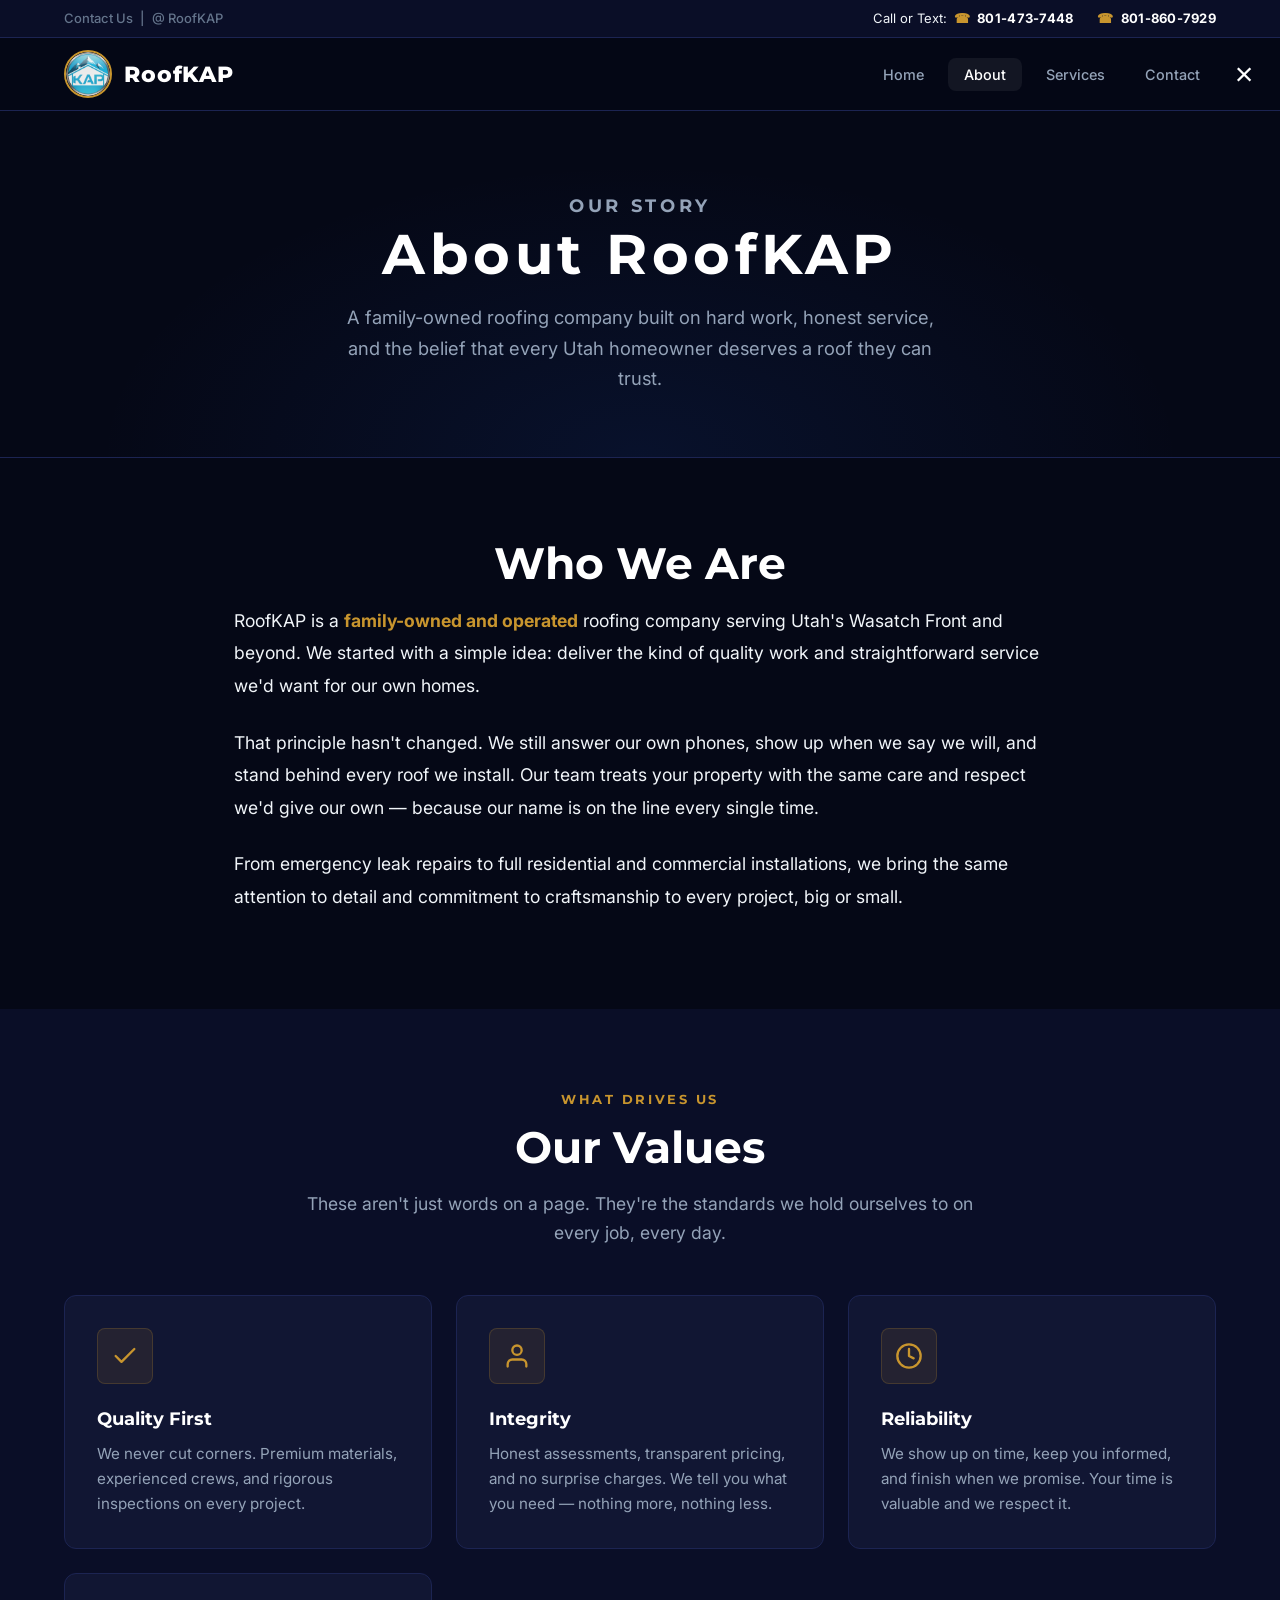
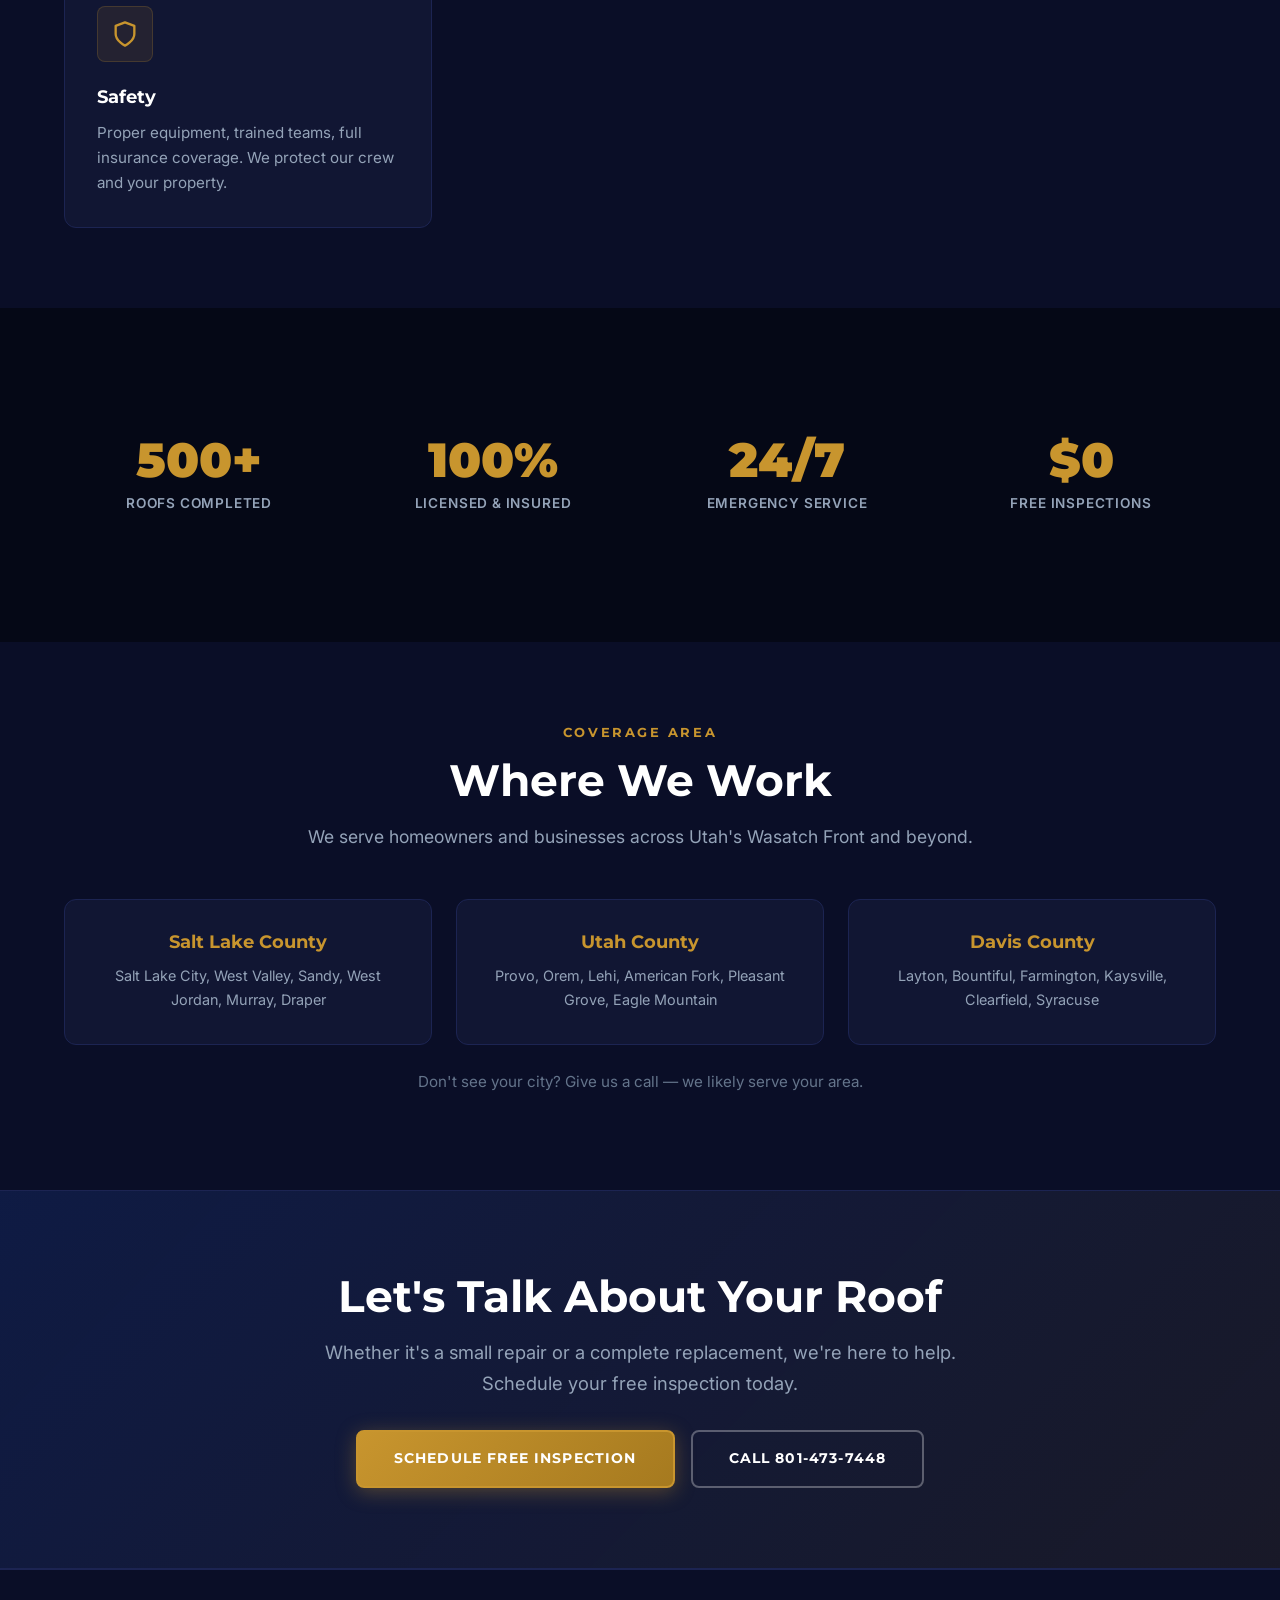
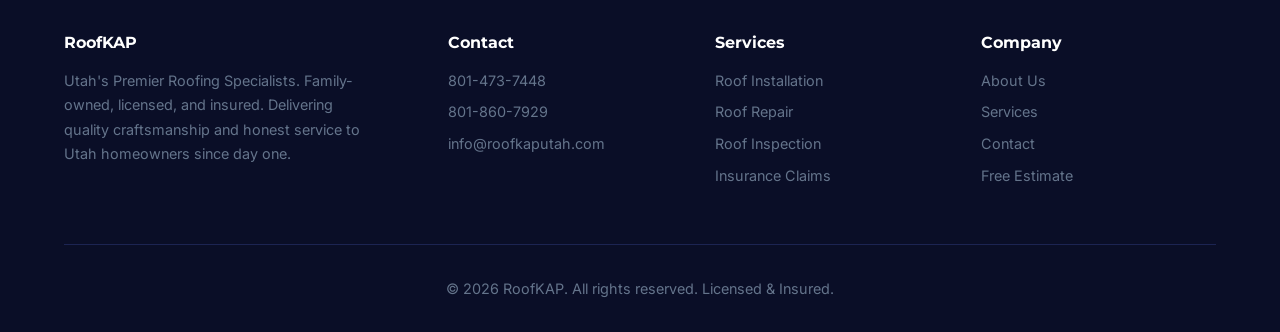
==== about.html @ 7f595a78 "Complete premium redesign — $40M company aesthetic Major visual and content overhaul: - Rebuilt CSS " ====
<!DOCTYPE html>
<html lang="en">
<head>
  <meta charset="UTF-8">
  <meta name="viewport" content="width=device-width, initial-scale=1.0">
  <meta name="description" content="RoofKAP is a family-owned, licensed and insured roofing company in Utah. Learn about our commitment to quality workmanship and honest service.">
  <title>About Us - RoofKAP</title>
  <link rel="icon" type="image/x-icon" href="images/logo/favicon.ico">
  <link rel="preconnect" href="https://fonts.googleapis.com">
  <link rel="preconnect" href="https://fonts.gstatic.com" crossorigin>
  <link href="https://fonts.googleapis.com/css2?family=Inter:wght@400;500;600;700&family=Montserrat:wght@700;800;900&display=swap" rel="stylesheet">
  <link rel="stylesheet" href="css/main.css">
  <link rel="stylesheet" href="css/responsive.css">
</head>
<body>

  <!-- ════ TOP BAR ════ -->
  <div class="top-bar">
    <div class="container">
      <div class="top-bar-left">Contact Us&ensp;|&ensp;@ RoofKAP</div>
      <div class="top-bar-right">
        <span>Call or Text:&ensp;<a href="tel:8014737448" class="phone-link"><span class="phone-icon">&#9742;</span> 801-473-7448</a></span>
        <span><a href="tel:8018607929" class="phone-link"><span class="phone-icon">&#9742;</span> 801-860-7929</a></span>
      </div>
    </div>
  </div>

  <!-- ════ HEADER ════ -->
  <header class="header">
    <nav class="nav-bar">
      <div class="container">
        <a href="index.html" class="logo">
          <img src="images/logo/logo.png" alt="RoofKAP Logo" class="logo-image" width="48" height="48">
          <span class="logo-text">RoofKAP</span>
        </a>
        <ul class="nav-menu">
          <li><a href="index.html" class="nav-link">Home</a></li>
          <li><a href="about.html" class="nav-link active">About</a></li>
          <li><a href="services.html" class="nav-link">Services</a></li>
          <li><a href="contact.html" class="nav-link">Contact</a></li>
        </ul>
        <button class="mobile-menu-toggle" aria-label="Toggle navigation">&#9776;</button>
      </div>
    </nav>
  </header>

  <!-- ════ PAGE HEADER ════ -->
  <section class="page-header">
    <div class="container">
      <p class="section-label">Our Story</p>
      <h1>About RoofKAP</h1>
      <p>A family-owned roofing company built on hard work, honest service, and the belief that every Utah homeowner deserves a roof they can trust.</p>
    </div>
  </section>

  <!-- ════ WHO WE ARE ════ -->
  <section class="section">
    <div class="container" style="max-width:860px;">
      <h2 class="section-heading text-center">Who We Are</h2>
      <p style="font-size:1.1rem; line-height:1.85; color:var(--text-primary); margin-bottom:var(--sp-6);">
        RoofKAP is a <strong style="color:var(--gold)">family-owned and operated</strong> roofing company serving Utah's Wasatch Front and beyond. We started with a simple idea: deliver the kind of quality work and straightforward service we'd want for our own homes.
      </p>
      <p style="font-size:1.1rem; line-height:1.85; color:var(--text-primary); margin-bottom:var(--sp-6);">
        That principle hasn't changed. We still answer our own phones, show up when we say we will, and stand behind every roof we install. Our team treats your property with the same care and respect we'd give our own — because our name is on the line every single time.
      </p>
      <p style="font-size:1.1rem; line-height:1.85; color:var(--text-primary);">
        From emergency leak repairs to full residential and commercial installations, we bring the same attention to detail and commitment to craftsmanship to every project, big or small.
      </p>
    </div>
  </section>

  <!-- ════ VALUES ════ -->
  <section class="section section-alt">
    <div class="container">
      <p class="section-label text-center">What Drives Us</p>
      <h2 class="section-heading text-center">Our Values</h2>
      <p class="section-subtext">These aren't just words on a page. They're the standards we hold ourselves to on every job, every day.</p>

      <div class="cards-grid">
        <div class="card">
          <div class="card-icon-wrap">
            <svg viewBox="0 0 24 24"><polyline points="20 6 9 17 4 12"/></svg>
          </div>
          <h3>Quality First</h3>
          <p>We never cut corners. Premium materials, experienced crews, and rigorous inspections on every project.</p>
        </div>
        <div class="card">
          <div class="card-icon-wrap">
            <svg viewBox="0 0 24 24"><path d="M20 21v-2a4 4 0 00-4-4H8a4 4 0 00-4 4v2M12 3a4 4 0 100 8 4 4 0 000-8z"/></svg>
          </div>
          <h3>Integrity</h3>
          <p>Honest assessments, transparent pricing, and no surprise charges. We tell you what you need — nothing more, nothing less.</p>
        </div>
        <div class="card">
          <div class="card-icon-wrap">
            <svg viewBox="0 0 24 24"><circle cx="12" cy="12" r="10"/><polyline points="12 6 12 12 16 14"/></svg>
          </div>
          <h3>Reliability</h3>
          <p>We show up on time, keep you informed, and finish when we promise. Your time is valuable and we respect it.</p>
        </div>
        <div class="card">
          <div class="card-icon-wrap">
            <svg viewBox="0 0 24 24"><path d="M12 22s8-4 8-10V5l-8-3-8 3v7c0 6 8 10 8 10z"/></svg>
          </div>
          <h3>Safety</h3>
          <p>Proper equipment, trained teams, full insurance coverage. We protect our crew and your property.</p>
        </div>
      </div>
    </div>
  </section>

  <!-- ════ STATS ════ -->
  <section class="section">
    <div class="container">
      <div class="stats-row">
        <div>
          <div class="stat-number">500+</div>
          <p class="stat-label">Roofs Completed</p>
        </div>
        <div>
          <div class="stat-number">100%</div>
          <p class="stat-label">Licensed &amp; Insured</p>
        </div>
        <div>
          <div class="stat-number">24/7</div>
          <p class="stat-label">Emergency Service</p>
        </div>
        <div>
          <div class="stat-number">$0</div>
          <p class="stat-label">Free Inspections</p>
        </div>
      </div>
    </div>
  </section>

  <!-- ════ SERVICE AREAS ════ -->
  <section class="section section-alt">
    <div class="container">
      <p class="section-label text-center">Coverage Area</p>
      <h2 class="section-heading text-center">Where We Work</h2>
      <p class="section-subtext">We serve homeowners and businesses across Utah's Wasatch Front and beyond.</p>

      <div class="cards-grid" style="grid-template-columns: repeat(3, 1fr);">
        <div class="card" style="text-align:center;">
          <h3 style="color:var(--gold); font-size:1.1rem;">Salt Lake County</h3>
          <p style="font-size:0.9rem;">Salt Lake City, West Valley, Sandy, West Jordan, Murray, Draper</p>
        </div>
        <div class="card" style="text-align:center;">
          <h3 style="color:var(--gold); font-size:1.1rem;">Utah County</h3>
          <p style="font-size:0.9rem;">Provo, Orem, Lehi, American Fork, Pleasant Grove, Eagle Mountain</p>
        </div>
        <div class="card" style="text-align:center;">
          <h3 style="color:var(--gold); font-size:1.1rem;">Davis County</h3>
          <p style="font-size:0.9rem;">Layton, Bountiful, Farmington, Kaysville, Clearfield, Syracuse</p>
        </div>
      </div>

      <p class="text-center" style="color:var(--text-muted); margin-top:var(--sp-6); font-size:0.95rem;">Don't see your city? Give us a call — we likely serve your area.</p>
    </div>
  </section>

  <!-- ════ CTA ════ -->
  <section class="cta-section">
    <div class="container">
      <h2>Let's Talk About Your Roof</h2>
      <p>Whether it's a small repair or a complete replacement, we're here to help. Schedule your free inspection today.</p>
      <div class="cta-actions">
        <a href="contact.html" class="btn btn-gold">Schedule Free Inspection</a>
        <a href="tel:8014737448" class="btn btn-outline">Call 801-473-7448</a>
      </div>
    </div>
  </section>

  <!-- ════ FOOTER ════ -->
  <footer class="footer">
    <div class="container">
      <div class="footer-grid">
        <div class="footer-brand">
          <h3>RoofKAP</h3>
          <p>Utah's Premier Roofing Specialists. Family-owned, licensed, and insured. Delivering quality craftsmanship and honest service to Utah homeowners since day one.</p>
        </div>
        <div>
          <h3>Contact</h3>
          <ul>
            <li><a href="tel:8014737448">801-473-7448</a></li>
            <li><a href="tel:8018607929">801-860-7929</a></li>
            <li><a href="mailto:info@roofkaputah.com">info@roofkaputah.com</a></li>
          </ul>
        </div>
        <div>
          <h3>Services</h3>
          <ul>
            <li><a href="services.html">Roof Installation</a></li>
            <li><a href="services.html">Roof Repair</a></li>
            <li><a href="services.html">Roof Inspection</a></li>
            <li><a href="services.html">Insurance Claims</a></li>
          </ul>
        </div>
        <div>
          <h3>Company</h3>
          <ul>
            <li><a href="about.html">About Us</a></li>
            <li><a href="services.html">Services</a></li>
            <li><a href="contact.html">Contact</a></li>
            <li><a href="contact.html">Free Estimate</a></li>
          </ul>
        </div>
      </div>
      <div class="footer-bottom">
        <p>&copy; 2026 RoofKAP. All rights reserved. Licensed &amp; Insured.</p>
      </div>
    </div>
  </footer>

  <script src="js/main.js"></script>
  <script src="js/mobile-menu.js"></script>
</body>
</html>
---- css/main.css ----
/* ========================================
   RoofKAP — Premium Dark Theme
   Designed to project a $40M/year company
   ======================================== */

/* ── CSS Variables ─────────────────────── */
:root {
  /* Core palette */
  --bg-deepest:    #050816;
  --bg-dark:       #0a0e27;
  --bg-card:       #111633;
  --bg-card-hover: #161d42;
  --border-subtle: #1c2452;

  /* Accent */
  --gold:          #c8952e;
  --gold-light:    #e2b04a;
  --gold-dark:     #a67a1f;
  --blue:          #2563eb;
  --blue-light:    #60a5fa;

  /* Text */
  --white:         #ffffff;
  --text-primary:  #f1f5f9;
  --text-secondary:#94a3b8;
  --text-muted:    #64748b;

  /* Typography */
  --font-display:  'Montserrat', sans-serif;
  --font-body:     'Inter', sans-serif;

  /* Spacing scale */
  --sp-1: 0.25rem;
  --sp-2: 0.5rem;
  --sp-3: 0.75rem;
  --sp-4: 1rem;
  --sp-6: 1.5rem;
  --sp-8: 2rem;
  --sp-12: 3rem;
  --sp-16: 4rem;
  --sp-20: 5rem;
  --sp-24: 6rem;

  /* Misc */
  --radius:    0.5rem;
  --radius-lg: 0.75rem;
  --shadow-card: 0 4px 24px rgba(0,0,0,0.35);
  --transition: all 0.3s ease;
}

/* ── Reset ─────────────────────────────── */
*, *::before, *::after { margin: 0; padding: 0; box-sizing: border-box; }
html { scroll-behavior: smooth; -webkit-text-size-adjust: 100%; }

body {
  font-family: var(--font-body);
  font-size: 1rem;
  line-height: 1.65;
  color: var(--text-primary);
  background: var(--bg-deepest);
  -webkit-font-smoothing: antialiased;
}

img { max-width: 100%; height: auto; display: block; }
a   { color: var(--gold); text-decoration: none; transition: var(--transition); }
a:hover { color: var(--gold-light); }
ul  { list-style: none; }

/* ── Typography ────────────────────────── */
h1,h2,h3,h4,h5,h6 {
  font-family: var(--font-display);
  font-weight: 700;
  line-height: 1.15;
  color: var(--white);
}
h1 { font-size: clamp(2rem, 5vw, 3.5rem); letter-spacing: 0.08em; }
h2 { font-size: clamp(1.75rem, 4vw, 2.75rem); }
h3 { font-size: clamp(1.25rem, 3vw, 1.75rem); }
h4 { font-size: 1.125rem; }
p  { color: var(--text-secondary); margin-bottom: var(--sp-4); }
.section-label {
  font-family: var(--font-display);
  font-size: 0.8rem;
  font-weight: 700;
  text-transform: uppercase;
  letter-spacing: 0.2em;
  color: var(--gold);
  margin-bottom: var(--sp-3);
}
.section-heading {
  margin-bottom: var(--sp-4);
}
.section-subtext {
  max-width: 680px;
  margin: 0 auto var(--sp-12);
  font-size: 1.1rem;
  color: var(--text-secondary);
  text-align: center;
}

/* ── Layout ────────────────────────────── */
.container {
  width: 100%;
  max-width: 1200px;
  margin: 0 auto;
  padding: 0 var(--sp-6);
}
.section {
  padding: var(--sp-20) 0;
}
.section-alt {
  background: var(--bg-dark);
}
.text-center { text-align: center; }

/* ── Top Bar ───────────────────────────── */
.top-bar {
  background: var(--bg-dark);
  padding: var(--sp-2) 0;
  font-size: 0.8125rem;
  border-bottom: 1px solid var(--border-subtle);
}
.top-bar .container {
  display: flex;
  justify-content: space-between;
  align-items: center;
  flex-wrap: wrap;
  gap: var(--sp-2);
}
.top-bar-left {
  color: var(--text-muted);
  font-weight: 500;
}
.top-bar-right {
  display: flex;
  gap: var(--sp-6);
  align-items: center;
}
.phone-link {
  color: var(--white);
  font-weight: 700;
  letter-spacing: 0.02em;
}
.phone-link:hover { color: var(--gold); }
.phone-icon {
  color: var(--gold);
  margin-right: var(--sp-1);
}

/* ── Header / Nav ──────────────────────── */
.header {
  position: sticky;
  top: 0;
  z-index: 100;
  background: rgba(5,8,22,0.92);
  backdrop-filter: blur(12px);
  -webkit-backdrop-filter: blur(12px);
  border-bottom: 1px solid var(--border-subtle);
}
.nav-bar {
  padding: var(--sp-3) 0;
}
.nav-bar .container {
  display: flex;
  justify-content: space-between;
  align-items: center;
}
.logo {
  display: flex;
  align-items: center;
  gap: var(--sp-3);
}
.logo-image {
  width: 48px;
  height: 48px;
  border-radius: 50%;
  border: 2px solid var(--gold);
}
.logo-text {
  font-family: var(--font-display);
  font-size: 1.35rem;
  font-weight: 800;
  color: var(--white);
  letter-spacing: 0.04em;
}
.nav-menu {
  display: flex;
  gap: var(--sp-2);
  align-items: center;
}
.nav-link {
  color: var(--text-secondary);
  font-weight: 500;
  font-size: 0.9rem;
  padding: var(--sp-2) var(--sp-4);
  border-radius: var(--radius);
  transition: var(--transition);
}
.nav-link:hover, .nav-link.active {
  color: var(--white);
  background: rgba(255,255,255,0.06);
}
.mobile-menu-toggle {
  display: none;
  background: none;
  border: 2px solid var(--border-subtle);
  border-radius: var(--radius);
  color: var(--white);
  font-size: 1.25rem;
  padding: var(--sp-2);
  cursor: pointer;
  transition: var(--transition);
}
.mobile-menu-toggle:hover { border-color: var(--gold); }

/* ── Hero ──────────────────────────────── */
.hero {
  position: relative;
  min-height: 90vh;
  display: flex;
  flex-direction: column;
  align-items: center;
  justify-content: center;
  text-align: center;
  overflow: hidden;
  background: radial-gradient(ellipse at 50% 120%, rgba(37,99,235,0.12) 0%, transparent 60%),
              radial-gradient(ellipse at 80% 20%, rgba(200,149,46,0.06) 0%, transparent 40%),
              var(--bg-deepest);
}
.hero-background {
  position: absolute;
  inset: 0;
  width: 100%;
  height: 100%;
  object-fit: cover;
  z-index: 1;
}
.hero-overlay {
  position: absolute;
  inset: 0;
  background: linear-gradient(180deg,
    rgba(5,8,22,0.7) 0%,
    rgba(5,8,22,0.45) 40%,
    rgba(5,8,22,0.8) 100%);
  z-index: 2;
}
.hero-content {
  position: relative;
  z-index: 3;
  padding: var(--sp-8) var(--sp-6);
  max-width: 900px;
}
.hero-logo {
  width: 160px;
  height: 160px;
  border-radius: 50%;
  margin: 0 auto var(--sp-8);
  border: 3px solid rgba(200,149,46,0.4);
  box-shadow: 0 0 60px rgba(200,149,46,0.15), 0 0 120px rgba(37,99,235,0.1);
}
.hero-title {
  font-size: clamp(2.25rem, 6vw, 4rem);
  font-weight: 900;
  color: var(--white);
  text-transform: uppercase;
  letter-spacing: 0.1em;
  margin-bottom: var(--sp-6);
  text-shadow: 0 2px 20px rgba(0,0,0,0.5);
  line-height: 1.1;
}
.hero-subtitle {
  font-size: clamp(1rem, 2vw, 1.3rem);
  color: var(--text-secondary);
  margin-bottom: var(--sp-8);
  line-height: 1.6;
}
.hero-actions {
  display: flex;
  gap: var(--sp-4);
  justify-content: center;
  flex-wrap: wrap;
}

/* ── Buttons ───────────────────────────── */
.btn {
  display: inline-flex;
  align-items: center;
  justify-content: center;
  gap: var(--sp-2);
  padding: 0.95rem 2.25rem;
  font-family: var(--font-display);
  font-size: 0.9rem;
  font-weight: 700;
  text-transform: uppercase;
  letter-spacing: 0.08em;
  border: 2px solid transparent;
  border-radius: var(--radius);
  cursor: pointer;
  transition: var(--transition);
  text-decoration: none;
  white-space: nowrap;
}
.btn-gold {
  background: linear-gradient(135deg, var(--gold) 0%, var(--gold-dark) 100%);
  color: var(--white);
  border-color: var(--gold);
  box-shadow: 0 4px 20px rgba(200,149,46,0.35);
}
.btn-gold:hover {
  transform: translateY(-2px);
  box-shadow: 0 8px 30px rgba(200,149,46,0.5);
  color: var(--white);
}
.btn-outline {
  background: transparent;
  color: var(--white);
  border-color: rgba(255,255,255,0.3);
}
.btn-outline:hover {
  border-color: var(--white);
  background: rgba(255,255,255,0.06);
  color: var(--white);
}
.btn-blue {
  background: var(--blue);
  color: var(--white);
  border-color: var(--blue);
}
.btn-blue:hover {
  background: #3b82f6;
  transform: translateY(-2px);
  color: var(--white);
}
.btn-sm {
  padding: 0.65rem 1.5rem;
  font-size: 0.8rem;
}
.btn-block { width: 100%; }

/* ── Trust Bar ─────────────────────────── */
.trust-bar {
  background: var(--bg-dark);
  border-top: 1px solid var(--border-subtle);
  border-bottom: 1px solid var(--border-subtle);
  padding: var(--sp-8) 0;
}
.trust-items {
  display: grid;
  grid-template-columns: repeat(4, 1fr);
  gap: var(--sp-6);
  text-align: center;
}
.trust-item {
  display: flex;
  flex-direction: column;
  align-items: center;
  gap: var(--sp-2);
}
.trust-icon {
  width: 48px;
  height: 48px;
  display: flex;
  align-items: center;
  justify-content: center;
  border-radius: 50%;
  background: rgba(200,149,46,0.1);
  border: 1px solid rgba(200,149,46,0.25);
  color: var(--gold);
  font-size: 1.25rem;
}
.trust-label {
  font-family: var(--font-display);
  font-weight: 700;
  font-size: 0.85rem;
  color: var(--white);
  text-transform: uppercase;
  letter-spacing: 0.06em;
}
.trust-sublabel {
  font-size: 0.78rem;
  color: var(--text-muted);
  margin: 0;
}

/* ── Stats Row ─────────────────────────── */
.stats-row {
  display: grid;
  grid-template-columns: repeat(4, 1fr);
  gap: var(--sp-6);
  text-align: center;
  padding: var(--sp-12) 0;
}
.stat-number {
  font-family: var(--font-display);
  font-size: clamp(2rem, 4vw, 3rem);
  font-weight: 900;
  color: var(--gold);
  line-height: 1;
  margin-bottom: var(--sp-2);
}
.stat-label {
  font-size: 0.85rem;
  font-weight: 600;
  text-transform: uppercase;
  letter-spacing: 0.06em;
  color: var(--text-secondary);
  margin: 0;
}

/* ── Cards ─────────────────────────────── */
.cards-grid {
  display: grid;
  grid-template-columns: repeat(auto-fit, minmax(280px, 1fr));
  gap: var(--sp-6);
}
.card {
  background: var(--bg-card);
  border: 1px solid var(--border-subtle);
  border-radius: var(--radius-lg);
  padding: var(--sp-8);
  transition: var(--transition);
}
.card:hover {
  transform: translateY(-4px);
  border-color: var(--gold);
  box-shadow: 0 12px 40px rgba(200,149,46,0.12);
  background: var(--bg-card-hover);
}
.card-icon-wrap {
  width: 56px;
  height: 56px;
  display: flex;
  align-items: center;
  justify-content: center;
  border-radius: var(--radius);
  background: rgba(200,149,46,0.1);
  border: 1px solid rgba(200,149,46,0.2);
  margin-bottom: var(--sp-6);
}
.card-icon-wrap svg {
  width: 28px;
  height: 28px;
  stroke: var(--gold);
  fill: none;
  stroke-width: 2;
  stroke-linecap: round;
  stroke-linejoin: round;
}
.card h3 {
  font-size: 1.15rem;
  margin-bottom: var(--sp-3);
}
.card p {
  font-size: 0.95rem;
  line-height: 1.65;
  color: var(--text-secondary);
  margin-bottom: var(--sp-4);
}
.card p:last-child { margin-bottom: 0; }

/* ── Service Cards (services page) ─────── */
.services-grid {
  display: grid;
  grid-template-columns: repeat(auto-fit, minmax(340px, 1fr));
  gap: var(--sp-8);
}
.service-card {
  background: var(--bg-card);
  border: 1px solid var(--border-subtle);
  border-radius: var(--radius-lg);
  padding: var(--sp-8);
  transition: var(--transition);
}
.service-card:hover {
  border-color: var(--gold);
  box-shadow: 0 12px 40px rgba(200,149,46,0.12);
}
.service-card h2 {
  font-size: 1.4rem;
  margin-bottom: var(--sp-4);
}
.service-card ul {
  list-style: none;
  margin: var(--sp-4) 0 var(--sp-6);
}
.service-card li {
  color: var(--text-secondary);
  padding: var(--sp-2) 0;
  padding-left: var(--sp-6);
  position: relative;
  font-size: 0.95rem;
}
.service-card li::before {
  content: '';
  position: absolute;
  left: 0;
  top: 50%;
  transform: translateY(-50%);
  width: 8px;
  height: 8px;
  border-radius: 50%;
  background: var(--gold);
}

/* ── CTA Banner ────────────────────────── */
.cta-banner {
  background: linear-gradient(135deg, var(--bg-dark) 0%, var(--bg-deepest) 100%);
  border: 1px solid var(--border-subtle);
  border-radius: var(--radius-lg);
  padding: var(--sp-12) var(--sp-8);
  text-align: center;
}
.cta-banner h2 { margin-bottom: var(--sp-4); }
.cta-banner p {
  font-size: 1.1rem;
  max-width: 600px;
  margin: 0 auto var(--sp-8);
}
.cta-actions {
  display: flex;
  gap: var(--sp-4);
  justify-content: center;
  flex-wrap: wrap;
}

/* ── Full-width CTA Section ────────────── */
.cta-section {
  background: linear-gradient(135deg, rgba(37,99,235,0.15) 0%, rgba(200,149,46,0.08) 100%),
              var(--bg-dark);
  border-top: 1px solid var(--border-subtle);
  border-bottom: 1px solid var(--border-subtle);
  padding: var(--sp-20) 0;
  text-align: center;
}
.cta-section h2 { margin-bottom: var(--sp-4); }
.cta-section p {
  font-size: 1.15rem;
  max-width: 650px;
  margin: 0 auto var(--sp-8);
  color: var(--text-secondary);
}

/* ── Highlight Strip (3-col CTA) ───────── */
.highlight-strip {
  display: grid;
  grid-template-columns: repeat(3, 1fr);
  gap: 0;
  border: 1px solid var(--border-subtle);
  border-radius: var(--radius-lg);
  overflow: hidden;
  margin-top: var(--sp-8);
}
.highlight-item {
  display: flex;
  flex-direction: column;
  align-items: center;
  justify-content: center;
  gap: var(--sp-3);
  padding: var(--sp-8) var(--sp-6);
  background: var(--bg-card);
  text-align: center;
  transition: var(--transition);
  border-right: 1px solid var(--border-subtle);
}
.highlight-item:last-child { border-right: none; }
.highlight-item:hover { background: var(--bg-card-hover); }
.highlight-icon {
  width: 52px;
  height: 52px;
  display: flex;
  align-items: center;
  justify-content: center;
  border-radius: 50%;
  font-size: 1.4rem;
}
.highlight-icon.gold  { background: rgba(200,149,46,0.12); color: var(--gold); }
.highlight-icon.blue  { background: rgba(37,99,235,0.12);  color: var(--blue-light); }
.highlight-icon.green { background: rgba(16,185,129,0.12); color: #34d399; }
.highlight-title {
  font-family: var(--font-display);
  font-size: 1rem;
  font-weight: 700;
  color: var(--white);
}
.highlight-text {
  font-size: 0.85rem;
  color: var(--text-muted);
  margin: 0;
}

/* ── Contact Form ──────────────────────── */
.contact-grid {
  display: grid;
  grid-template-columns: 1fr 1.2fr;
  gap: var(--sp-8);
}
.contact-info {
  background: var(--bg-card);
  border: 1px solid var(--border-subtle);
  border-radius: var(--radius-lg);
  padding: var(--sp-8);
}
.contact-item {
  display: flex;
  align-items: flex-start;
  gap: var(--sp-4);
  margin-bottom: var(--sp-6);
}
.contact-item:last-child { margin-bottom: 0; }
.contact-icon-wrap {
  width: 44px;
  height: 44px;
  min-width: 44px;
  display: flex;
  align-items: center;
  justify-content: center;
  border-radius: var(--radius);
  background: rgba(200,149,46,0.1);
  border: 1px solid rgba(200,149,46,0.2);
  color: var(--gold);
  font-size: 1.1rem;
}
.contact-details h4 { margin-bottom: var(--sp-1); }
.contact-details p { margin: 0; font-size: 0.95rem; }
.contact-details a { color: var(--gold); }
.contact-details a:hover { color: var(--gold-light); }

.contact-form-wrap {
  background: var(--bg-card);
  border: 1px solid var(--border-subtle);
  border-radius: var(--radius-lg);
  padding: var(--sp-8);
}
.form-group { margin-bottom: var(--sp-4); }
.form-label {
  display: block;
  margin-bottom: var(--sp-2);
  font-size: 0.875rem;
  font-weight: 600;
  color: var(--text-primary);
}
.form-input,
.form-select,
.form-textarea {
  width: 100%;
  padding: 0.8rem 1rem;
  background: var(--bg-deepest);
  border: 1px solid var(--border-subtle);
  border-radius: var(--radius);
  color: var(--white);
  font-family: var(--font-body);
  font-size: 0.95rem;
  transition: var(--transition);
}
.form-input:focus,
.form-select:focus,
.form-textarea:focus {
  outline: none;
  border-color: var(--gold);
  box-shadow: 0 0 0 3px rgba(200,149,46,0.12);
}
.form-textarea { min-height: 140px; resize: vertical; }
.form-input::placeholder,
.form-textarea::placeholder { color: var(--text-muted); }

/* ── Page Headers (inner pages) ────────── */
.page-header {
  position: relative;
  padding: var(--sp-20) 0 var(--sp-16);
  text-align: center;
  background: radial-gradient(ellipse at 50% 100%, rgba(37,99,235,0.1) 0%, transparent 60%),
              var(--bg-deepest);
  border-bottom: 1px solid var(--border-subtle);
}
.page-header h1 {
  margin-bottom: var(--sp-4);
}
.page-header p {
  font-size: 1.15rem;
  color: var(--text-secondary);
  max-width: 600px;
  margin: 0 auto;
}

/* ── Footer ────────────────────────────── */
.footer {
  background: var(--bg-dark);
  border-top: 1px solid var(--border-subtle);
  padding: var(--sp-16) 0 var(--sp-8);
}
.footer-grid {
  display: grid;
  grid-template-columns: 1.5fr repeat(3, 1fr);
  gap: var(--sp-8);
  margin-bottom: var(--sp-12);
}
.footer h3 {
  font-size: 1rem;
  margin-bottom: var(--sp-4);
  color: var(--white);
}
.footer p, .footer li {
  font-size: 0.9rem;
  color: var(--text-muted);
}
.footer li { margin-bottom: var(--sp-2); }
.footer a { color: var(--text-muted); }
.footer a:hover { color: var(--gold); }
.footer-brand p {
  max-width: 300px;
  line-height: 1.7;
}
.footer-bottom {
  text-align: center;
  padding-top: var(--sp-8);
  border-top: 1px solid var(--border-subtle);
  font-size: 0.8rem;
  color: var(--text-muted);
}
.footer-bottom p { margin: 0; color: var(--text-muted); }

/* ── Utility ───────────────────────────── */
.sr-only {
  position: absolute; width: 1px; height: 1px;
  padding: 0; margin: -1px; overflow: hidden;
  clip: rect(0,0,0,0); border: 0;
}
.error {
  border-color: #ef4444 !important;
  box-shadow: 0 0 0 3px rgba(239,68,68,0.15) !important;
}
---- css/responsive.css ----
/* ========================================
   Responsive — RoofKAP
   ======================================== */

/* ── Tablet ≤ 1024px ───────────────────── */
@media (max-width: 1024px) {
  .hero { min-height: 80vh; }
  .hero-logo { width: 130px; height: 130px; }
  .trust-items { grid-template-columns: repeat(2, 1fr); gap: var(--sp-8); }
  .stats-row  { grid-template-columns: repeat(2, 1fr); gap: var(--sp-8); }
  .highlight-strip { grid-template-columns: 1fr; }
  .highlight-item { border-right: none; border-bottom: 1px solid var(--border-subtle); }
  .highlight-item:last-child { border-bottom: none; }
  .contact-grid { grid-template-columns: 1fr; }
  .footer-grid { grid-template-columns: repeat(2, 1fr); }
}

/* ── Mobile ≤ 768px ────────────────────── */
@media (max-width: 768px) {
  /* Nav */
  .top-bar .container {
    flex-direction: column;
    text-align: center;
    gap: var(--sp-2);
  }
  .top-bar-right {
    flex-direction: column;
    gap: var(--sp-1);
  }
  .mobile-menu-toggle { display: block; }
  .nav-menu {
    position: fixed;
    top: 0;
    right: -100%;
    width: 80%;
    max-width: 320px;
    height: 100vh;
    height: 100dvh;
    background: var(--bg-dark);
    flex-direction: column;
    padding: var(--sp-16) var(--sp-6);
    transition: right 0.3s ease;
    box-shadow: -8px 0 30px rgba(0,0,0,0.5);
    z-index: 1001;
  }
  .nav-menu.active { right: 0; }
  .nav-menu li { width: 100%; }
  .nav-link {
    display: block;
    padding: var(--sp-4) 0;
    font-size: 1rem;
    border-bottom: 1px solid var(--border-subtle);
    border-radius: 0;
  }
  .mobile-menu-overlay {
    position: fixed; inset: 0;
    background: rgba(0,0,0,0.6);
    z-index: 1000;
    display: none;
  }
  .mobile-menu-overlay.active { display: block; }

  /* Hero */
  .hero { min-height: 75vh; }
  .hero-logo { width: 110px; height: 110px; margin-bottom: var(--sp-6); }
  .hero-content { padding: var(--sp-6) var(--sp-4); }
  .hero-actions { flex-direction: column; align-items: center; }
  .hero-actions .btn { width: 100%; max-width: 320px; }

  /* Trust */
  .trust-items { grid-template-columns: repeat(2, 1fr); gap: var(--sp-4); }
  .trust-icon { width: 40px; height: 40px; font-size: 1rem; }
  .trust-label { font-size: 0.75rem; }

  /* Stats */
  .stats-row { grid-template-columns: repeat(2, 1fr); gap: var(--sp-6); }

  /* Cards */
  .cards-grid { grid-template-columns: 1fr; }
  .services-grid { grid-template-columns: 1fr; }

  /* Sections */
  .section { padding: var(--sp-12) 0; }
  .cta-section { padding: var(--sp-12) 0; }
  .page-header { padding: var(--sp-12) 0 var(--sp-8); }

  /* Footer */
  .footer-grid { grid-template-columns: 1fr; text-align: center; }
  .footer-brand p { margin: 0 auto; }
}

/* ── Small Mobile ≤ 480px ──────────────── */
@media (max-width: 480px) {
  .hero { min-height: 70vh; }
  .hero-logo { width: 90px; height: 90px; }
  .logo-text { font-size: 1.15rem; }
  .logo-image { width: 38px; height: 38px; }
  .btn { padding: 0.8rem 1.5rem; font-size: 0.82rem; }
  .card { padding: var(--sp-6); }
  .service-card { padding: var(--sp-6); }
  .contact-info { padding: var(--sp-6); }
  .contact-form-wrap { padding: var(--sp-6); }
  .cta-banner { padding: var(--sp-8) var(--sp-4); }
}
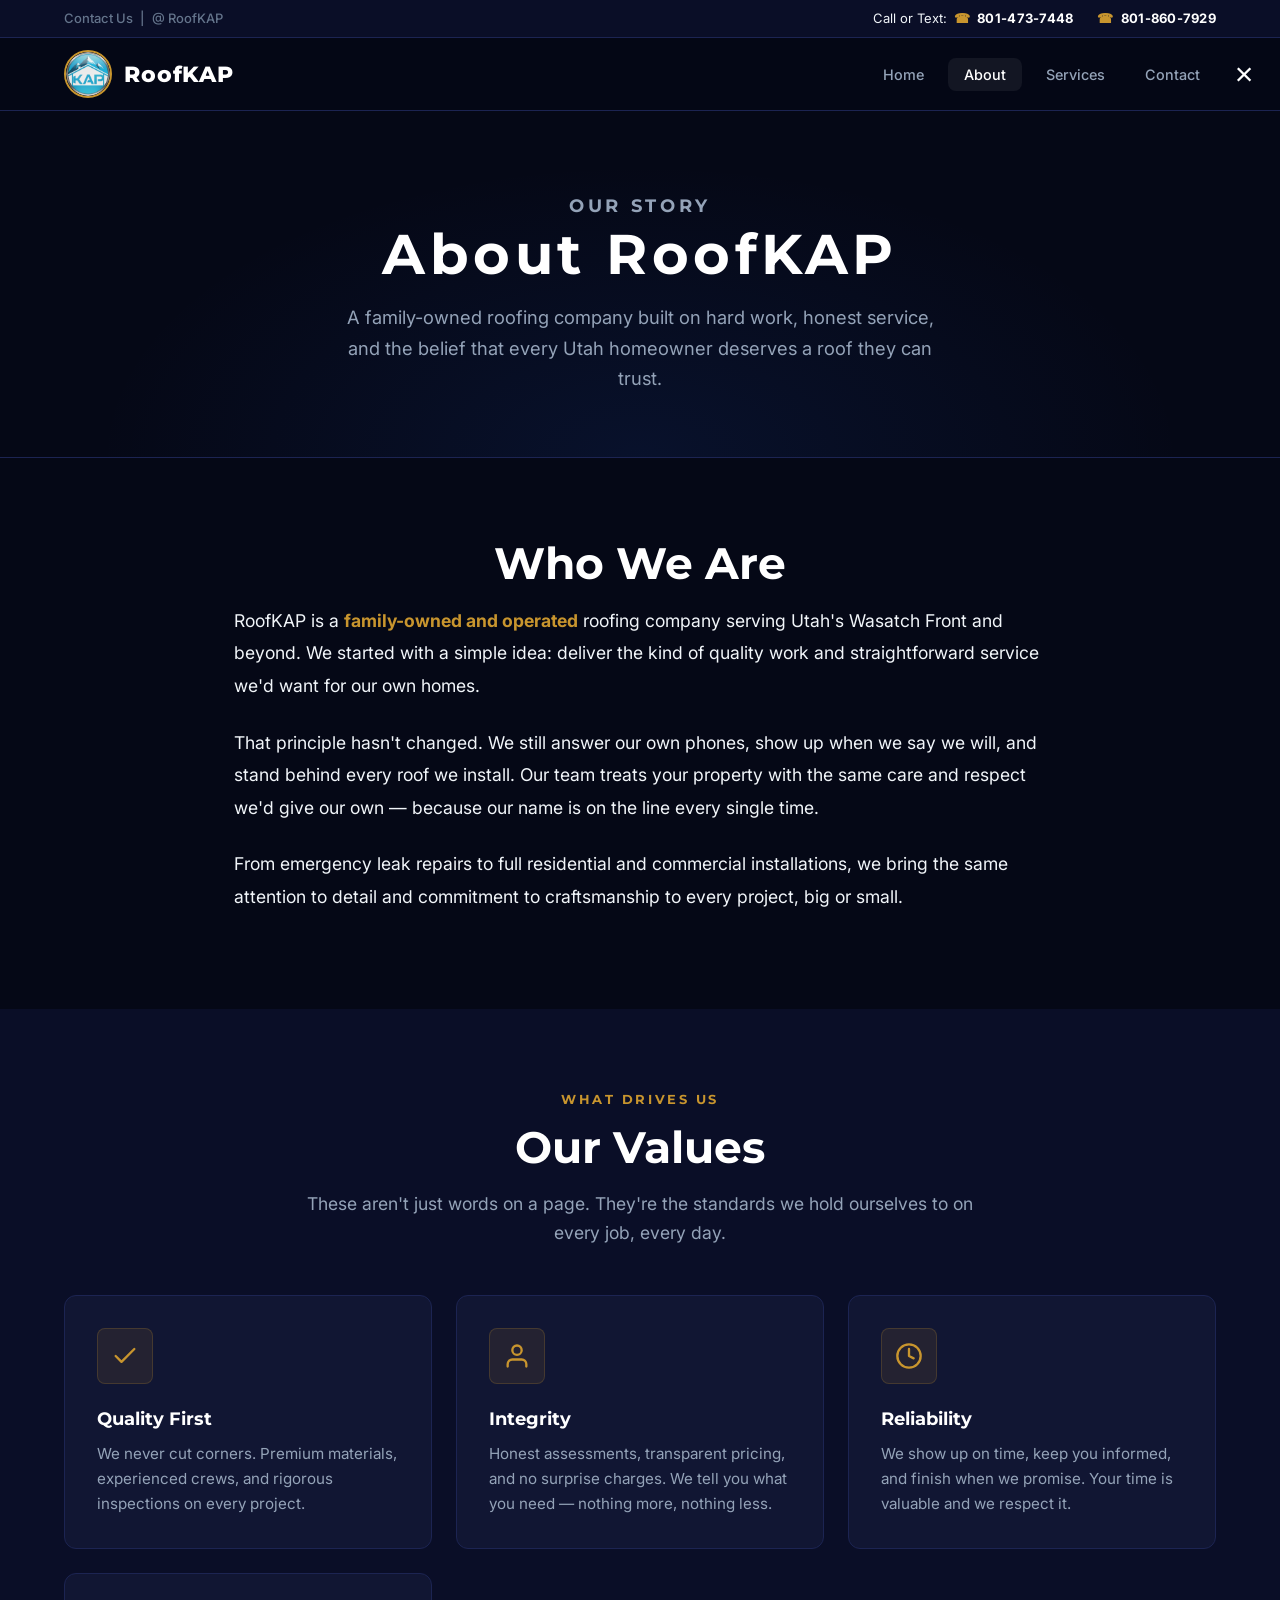
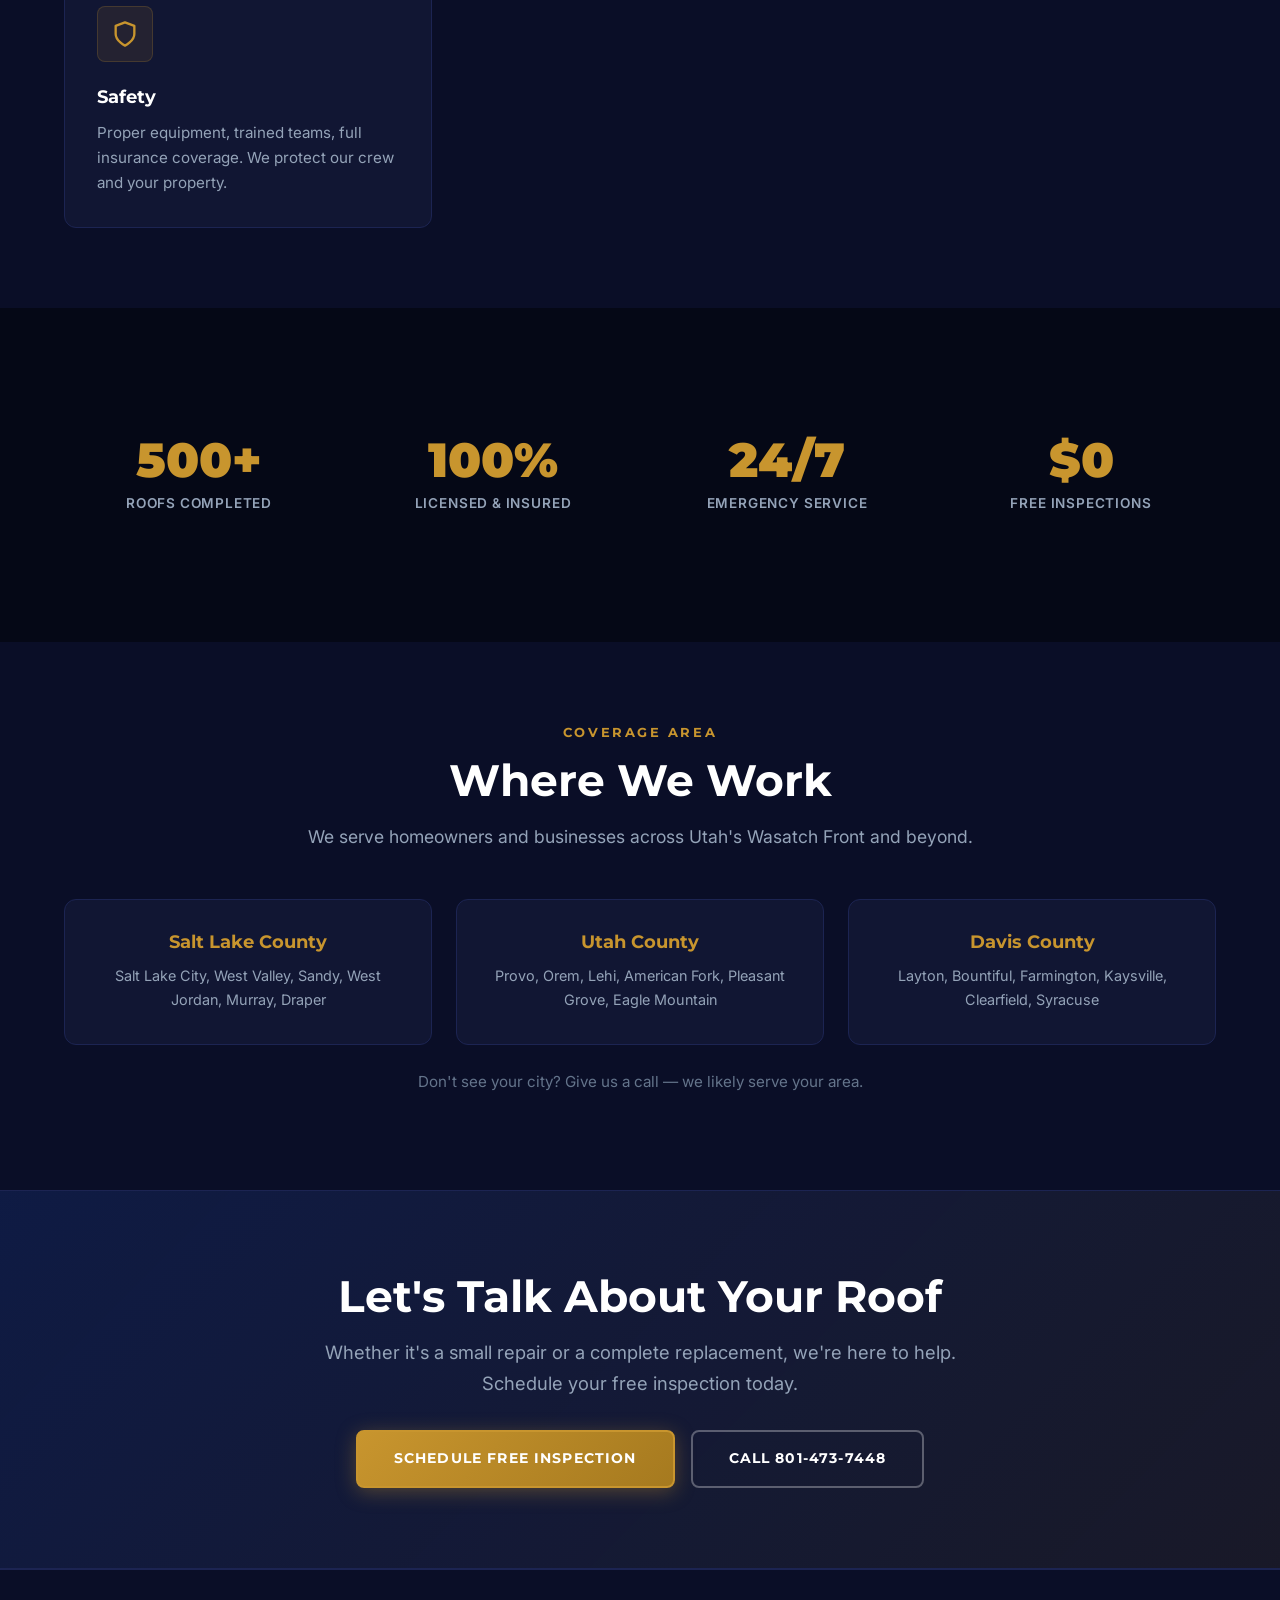
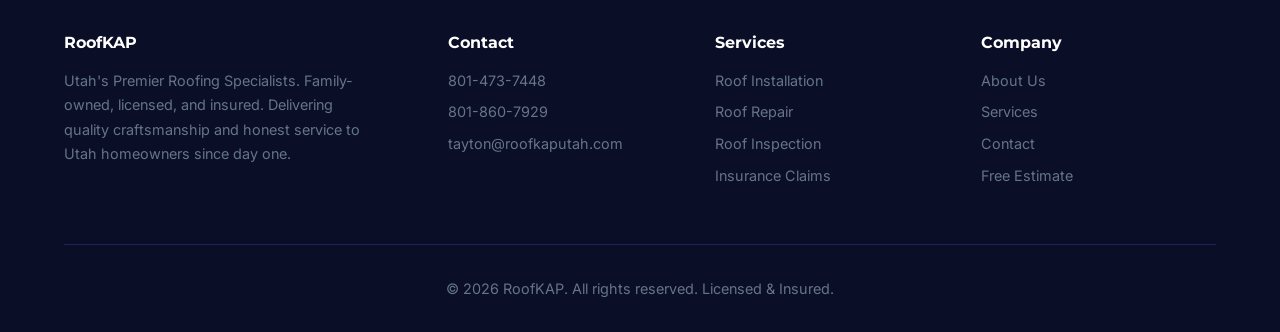
==== commit 9e1075e2: "Update email to tayton@roofkaputah.com across all files" ====
--- a/about.html
+++ b/about.html
@@ -184,7 +184,7 @@
           <ul>
             <li><a href="tel:8014737448">801-473-7448</a></li>
             <li><a href="tel:8018607929">801-860-7929</a></li>
-            <li><a href="mailto:info@roofkaputah.com">info@roofkaputah.com</a></li>
+            <li><a href="mailto:tayton@roofkaputah.com">tayton@roofkaputah.com</a></li>
           </ul>
         </div>
         <div>
--- a/css/main.css
+++ b/css/main.css
@@ -233,15 +233,17 @@
   width: 100%;
   height: 100%;
   object-fit: cover;
+  object-position: center bottom;
   z-index: 1;
 }
 .hero-overlay {
   position: absolute;
   inset: 0;
   background: linear-gradient(180deg,
-    rgba(5,8,22,0.7) 0%,
-    rgba(5,8,22,0.45) 40%,
-    rgba(5,8,22,0.8) 100%);
+    rgba(5,8,22,0.4) 0%,
+    rgba(5,8,22,0.15) 35%,
+    rgba(5,8,22,0.05) 60%,
+    rgba(5,8,22,0.35) 100%);
   z-index: 2;
 }
 .hero-content {
@@ -251,15 +253,15 @@
   max-width: 900px;
 }
 .hero-logo {
-  width: 160px;
-  height: 160px;
+  width: 480px;
+  height: 480px;
   border-radius: 50%;
   margin: 0 auto var(--sp-8);
   border: 3px solid rgba(200,149,46,0.4);
-  box-shadow: 0 0 60px rgba(200,149,46,0.15), 0 0 120px rgba(37,99,235,0.1);
+  box-shadow: 0 0 80px rgba(200,149,46,0.2), 0 0 160px rgba(37,99,235,0.12);
 }
 .hero-title {
-  font-size: clamp(2.25rem, 6vw, 4rem);
+  font-size: clamp(1.125rem, 3vw, 2rem);
   font-weight: 900;
   color: var(--white);
   text-transform: uppercase;
--- a/css/responsive.css
+++ b/css/responsive.css
@@ -5,7 +5,7 @@
 /* ── Tablet ≤ 1024px ───────────────────── */
 @media (max-width: 1024px) {
   .hero { min-height: 80vh; }
-  .hero-logo { width: 130px; height: 130px; }
+  .hero-logo { width: 380px; height: 380px; }
   .trust-items { grid-template-columns: repeat(2, 1fr); gap: var(--sp-8); }
   .stats-row  { grid-template-columns: repeat(2, 1fr); gap: var(--sp-8); }
   .highlight-strip { grid-template-columns: 1fr; }
@@ -60,11 +60,46 @@
   }
   .mobile-menu-overlay.active { display: block; }
 
-  /* Hero */
-  .hero { min-height: 75vh; }
-  .hero-logo { width: 110px; height: 110px; margin-bottom: var(--sp-6); }
-  .hero-content { padding: var(--sp-6) var(--sp-4); }
-  .hero-actions { flex-direction: column; align-items: center; }
+  /* Hero — logo in dark sky at top, house image big below it */
+  .hero {
+    min-height: auto;
+    flex-direction: column;
+    justify-content: flex-start;
+    align-items: stretch;
+  }
+  .hero-background {
+    position: relative;
+    width: 100%;
+    height: auto;
+    aspect-ratio: 1024 / 700;
+    object-fit: cover;
+    object-position: center bottom;
+    z-index: 1;
+  }
+  .hero-overlay {
+    display: none;
+  }
+  .hero-content {
+    position: relative;
+    z-index: 3;
+    order: -1;
+    background: var(--bg-deepest);
+    padding: var(--sp-6) var(--sp-4) var(--sp-4);
+  }
+  .hero-logo {
+    width: 180px;
+    height: 180px;
+    margin: 0 auto var(--sp-4);
+  }
+  .hero-title {
+    font-size: 1rem;
+    margin-bottom: var(--sp-3);
+  }
+  .hero-subtitle {
+    font-size: 0.85rem;
+    margin-bottom: var(--sp-4);
+  }
+  .hero-actions { flex-direction: column; align-items: center; gap: var(--sp-3); }
   .hero-actions .btn { width: 100%; max-width: 320px; }
 
   /* Trust */
@@ -91,8 +126,7 @@
 
 /* ── Small Mobile ≤ 480px ──────────────── */
 @media (max-width: 480px) {
-  .hero { min-height: 70vh; }
-  .hero-logo { width: 90px; height: 90px; }
+  .hero-logo { width: 150px; height: 150px; }
   .logo-text { font-size: 1.15rem; }
   .logo-image { width: 38px; height: 38px; }
   .btn { padding: 0.8rem 1.5rem; font-size: 0.82rem; }
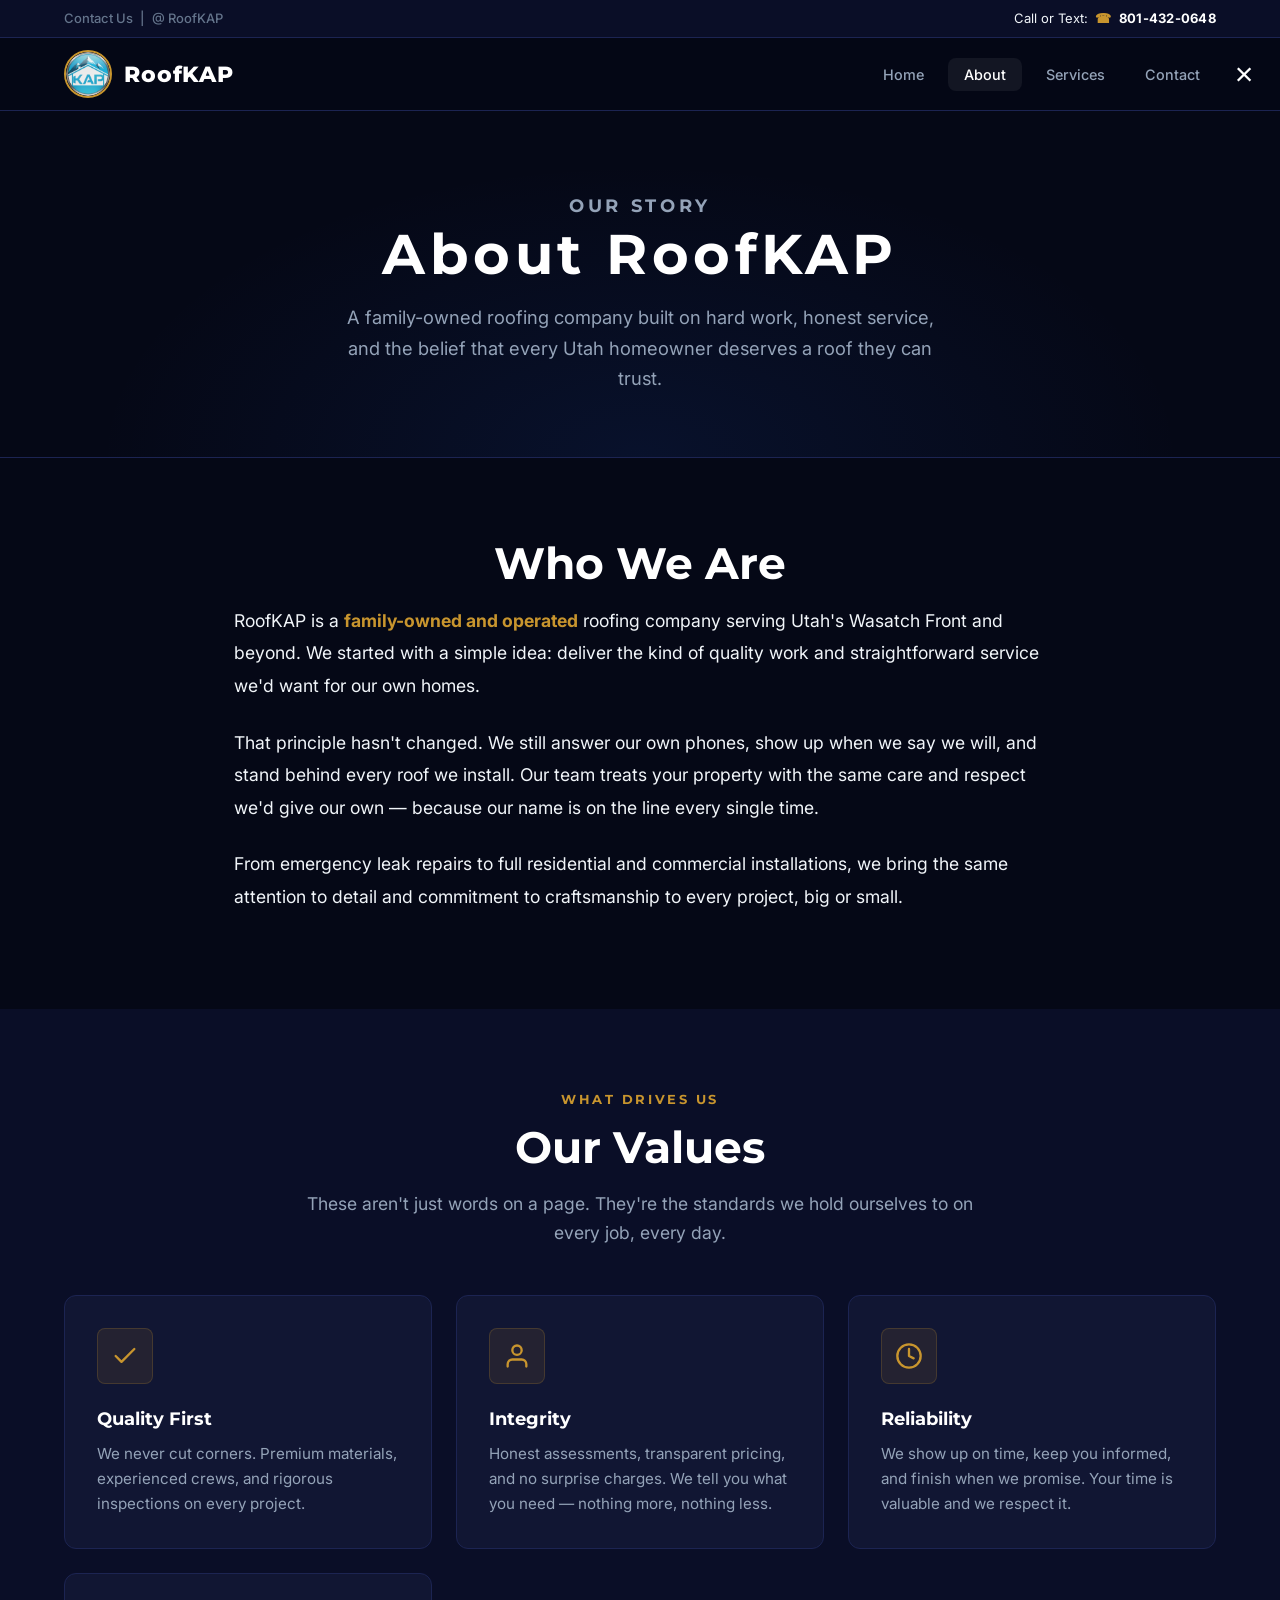
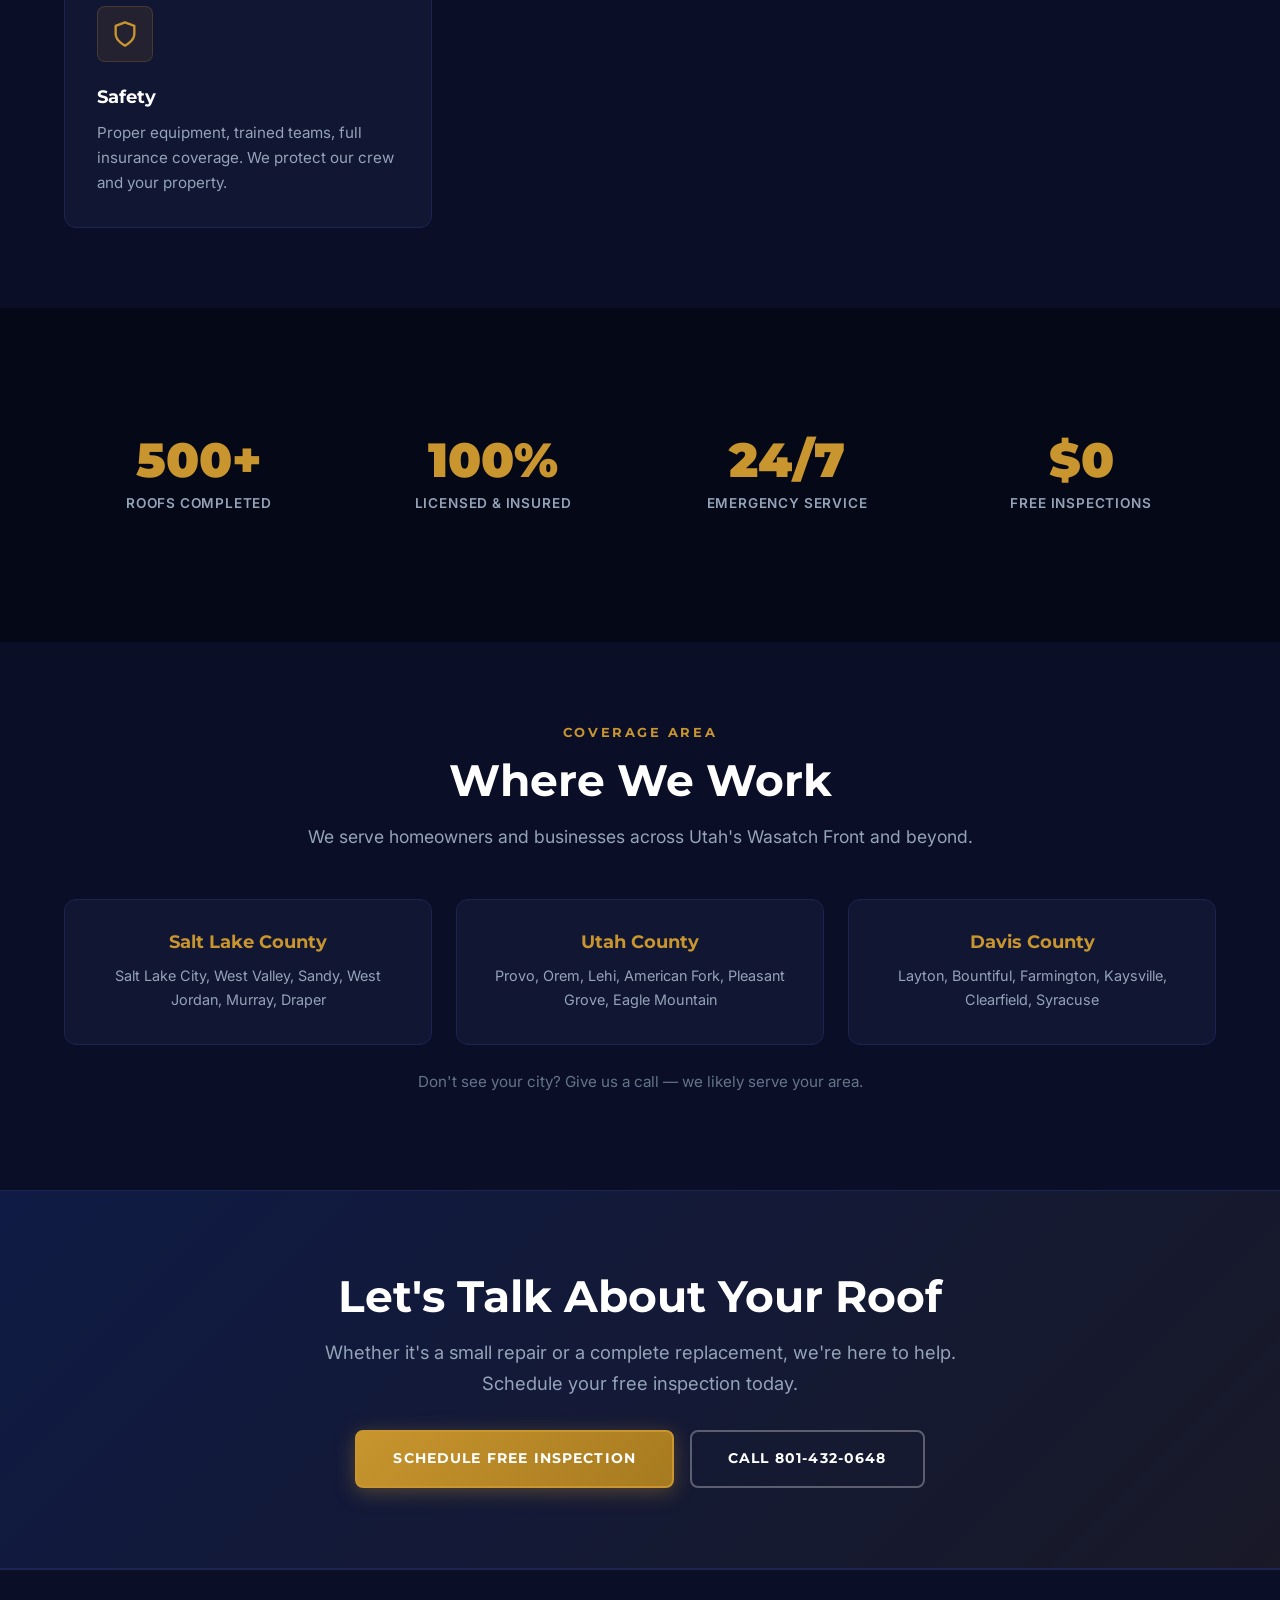
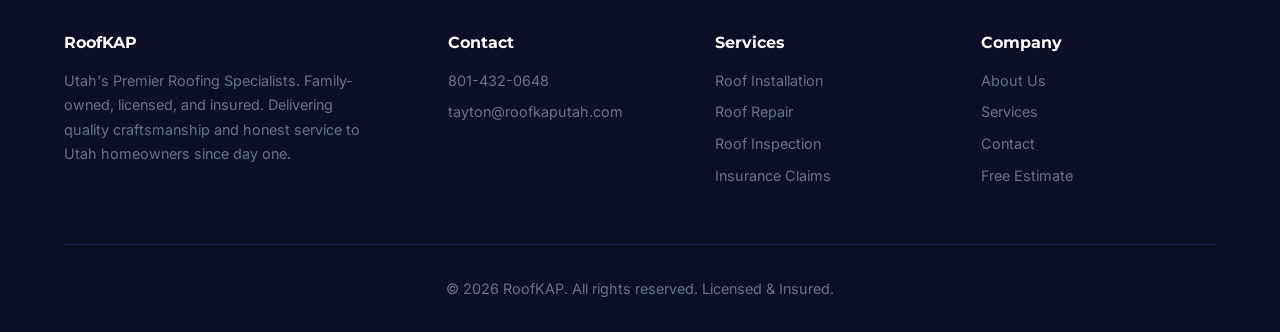
==== commit 9969038b: "Update to single phone number 801-432-0648 and service area to state of Utah Replaced both old numbe" ====
--- a/about.html
+++ b/about.html
@@ -4,6 +4,14 @@
   <meta charset="UTF-8">
   <meta name="viewport" content="width=device-width, initial-scale=1.0">
   <meta name="description" content="RoofKAP is a family-owned, licensed and insured roofing company in Utah. Learn about our commitment to quality workmanship and honest service.">
+  <meta property="og:type" content="website">
+  <meta property="og:title" content="About Us - RoofKAP">
+  <meta property="og:description" content="Family-owned Utah roofing company. Licensed, insured, and committed to quality workmanship.">
+  <meta property="og:image" content="https://smootar.github.io/roofkap/images/og-image.png">
+  <meta property="og:image:width" content="1200">
+  <meta property="og:image:height" content="630">
+  <meta name="twitter:card" content="summary_large_image">
+  <meta name="twitter:image" content="https://smootar.github.io/roofkap/images/og-image.png">
   <title>About Us - RoofKAP</title>
   <link rel="icon" type="image/x-icon" href="images/logo/favicon.ico">
   <link rel="preconnect" href="https://fonts.googleapis.com">
@@ -19,8 +27,7 @@
     <div class="container">
       <div class="top-bar-left">Contact Us&ensp;|&ensp;@ RoofKAP</div>
       <div class="top-bar-right">
-        <span>Call or Text:&ensp;<a href="tel:8014737448" class="phone-link"><span class="phone-icon">&#9742;</span> 801-473-7448</a></span>
-        <span><a href="tel:8018607929" class="phone-link"><span class="phone-icon">&#9742;</span> 801-860-7929</a></span>
+        <span>Call or Text:&ensp;<a href="tel:8014320648" class="phone-link"><span class="phone-icon">&#9742;</span> 801-432-0648</a></span>
       </div>
     </div>
   </div>
@@ -166,7 +173,7 @@
       <p>Whether it's a small repair or a complete replacement, we're here to help. Schedule your free inspection today.</p>
       <div class="cta-actions">
         <a href="contact.html" class="btn btn-gold">Schedule Free Inspection</a>
-        <a href="tel:8014737448" class="btn btn-outline">Call 801-473-7448</a>
+        <a href="tel:8014320648" class="btn btn-outline">Call 801-432-0648</a>
       </div>
     </div>
   </section>
@@ -182,8 +189,7 @@
         <div>
           <h3>Contact</h3>
           <ul>
-            <li><a href="tel:8014737448">801-473-7448</a></li>
-            <li><a href="tel:8018607929">801-860-7929</a></li>
+            <li><a href="tel:8014320648">801-432-0648</a></li>
             <li><a href="mailto:tayton@roofkaputah.com">tayton@roofkaputah.com</a></li>
           </ul>
         </div>
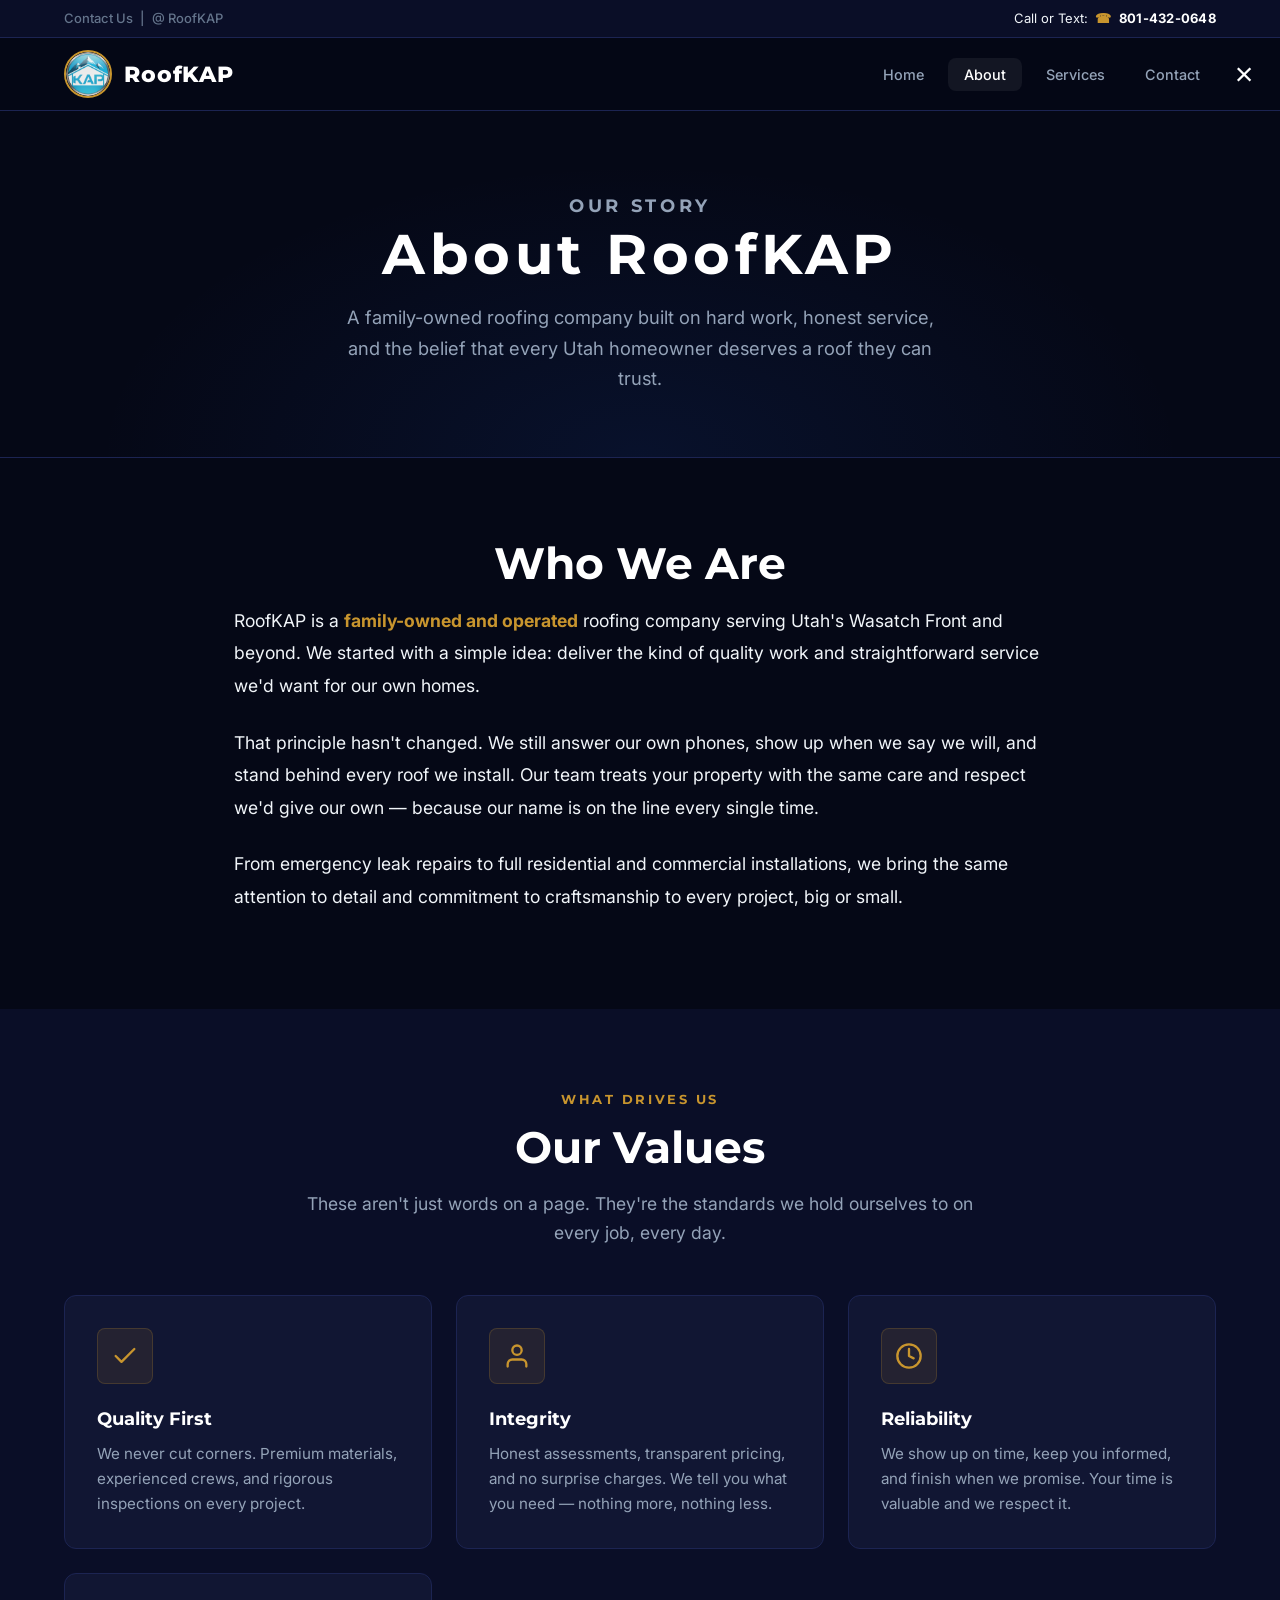
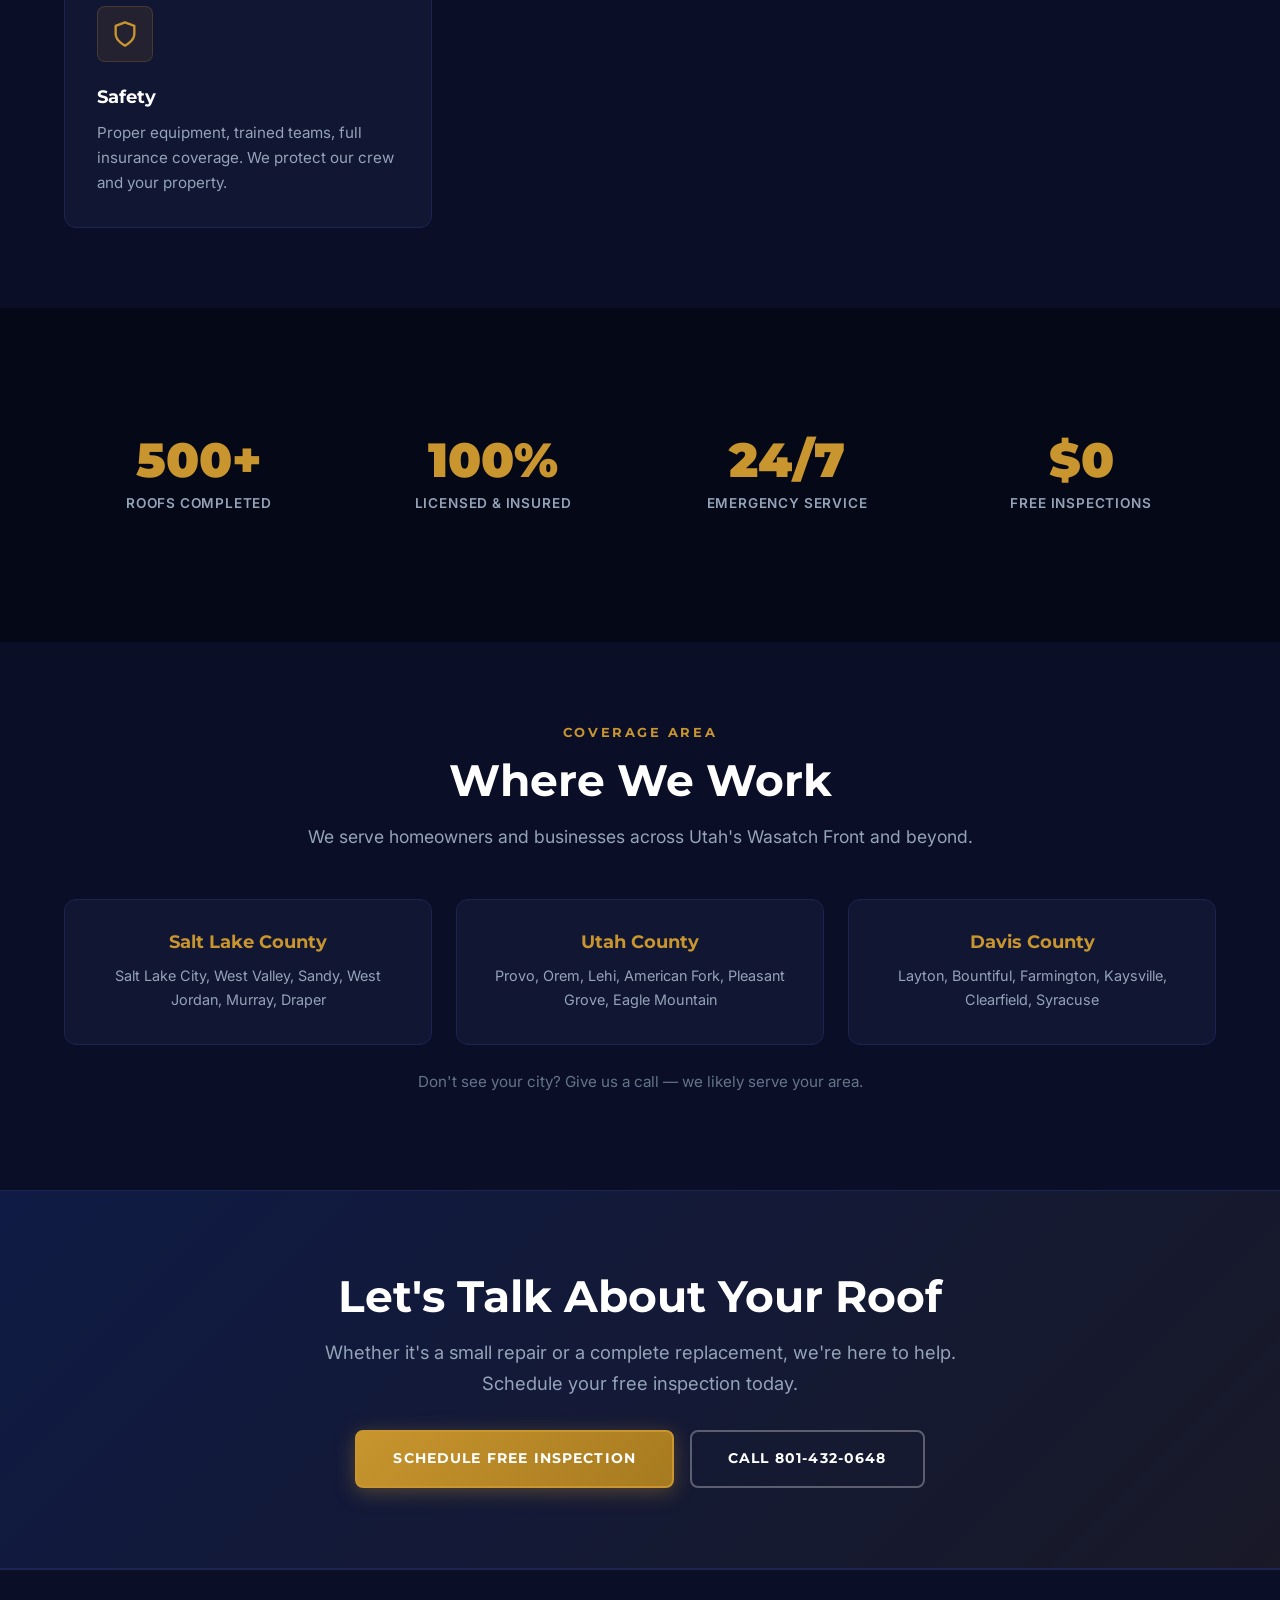
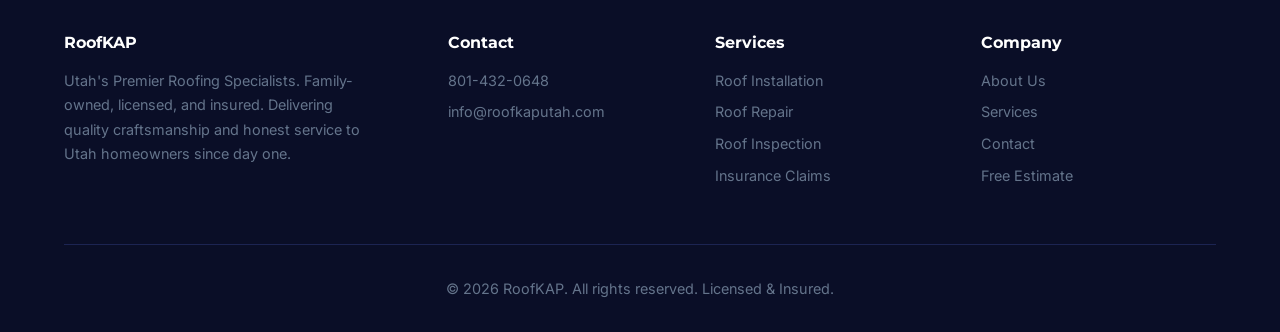
==== commit f5fa8334: "Change all email addresses to info@roofkaputah.com Replaced tayton@roofkaputah.com with info@roofkap" ====
--- a/about.html
+++ b/about.html
@@ -190,7 +190,7 @@
           <h3>Contact</h3>
           <ul>
             <li><a href="tel:8014320648">801-432-0648</a></li>
-            <li><a href="mailto:tayton@roofkaputah.com">tayton@roofkaputah.com</a></li>
+            <li><a href="mailto:info@roofkaputah.com">info@roofkaputah.com</a></li>
           </ul>
         </div>
         <div>
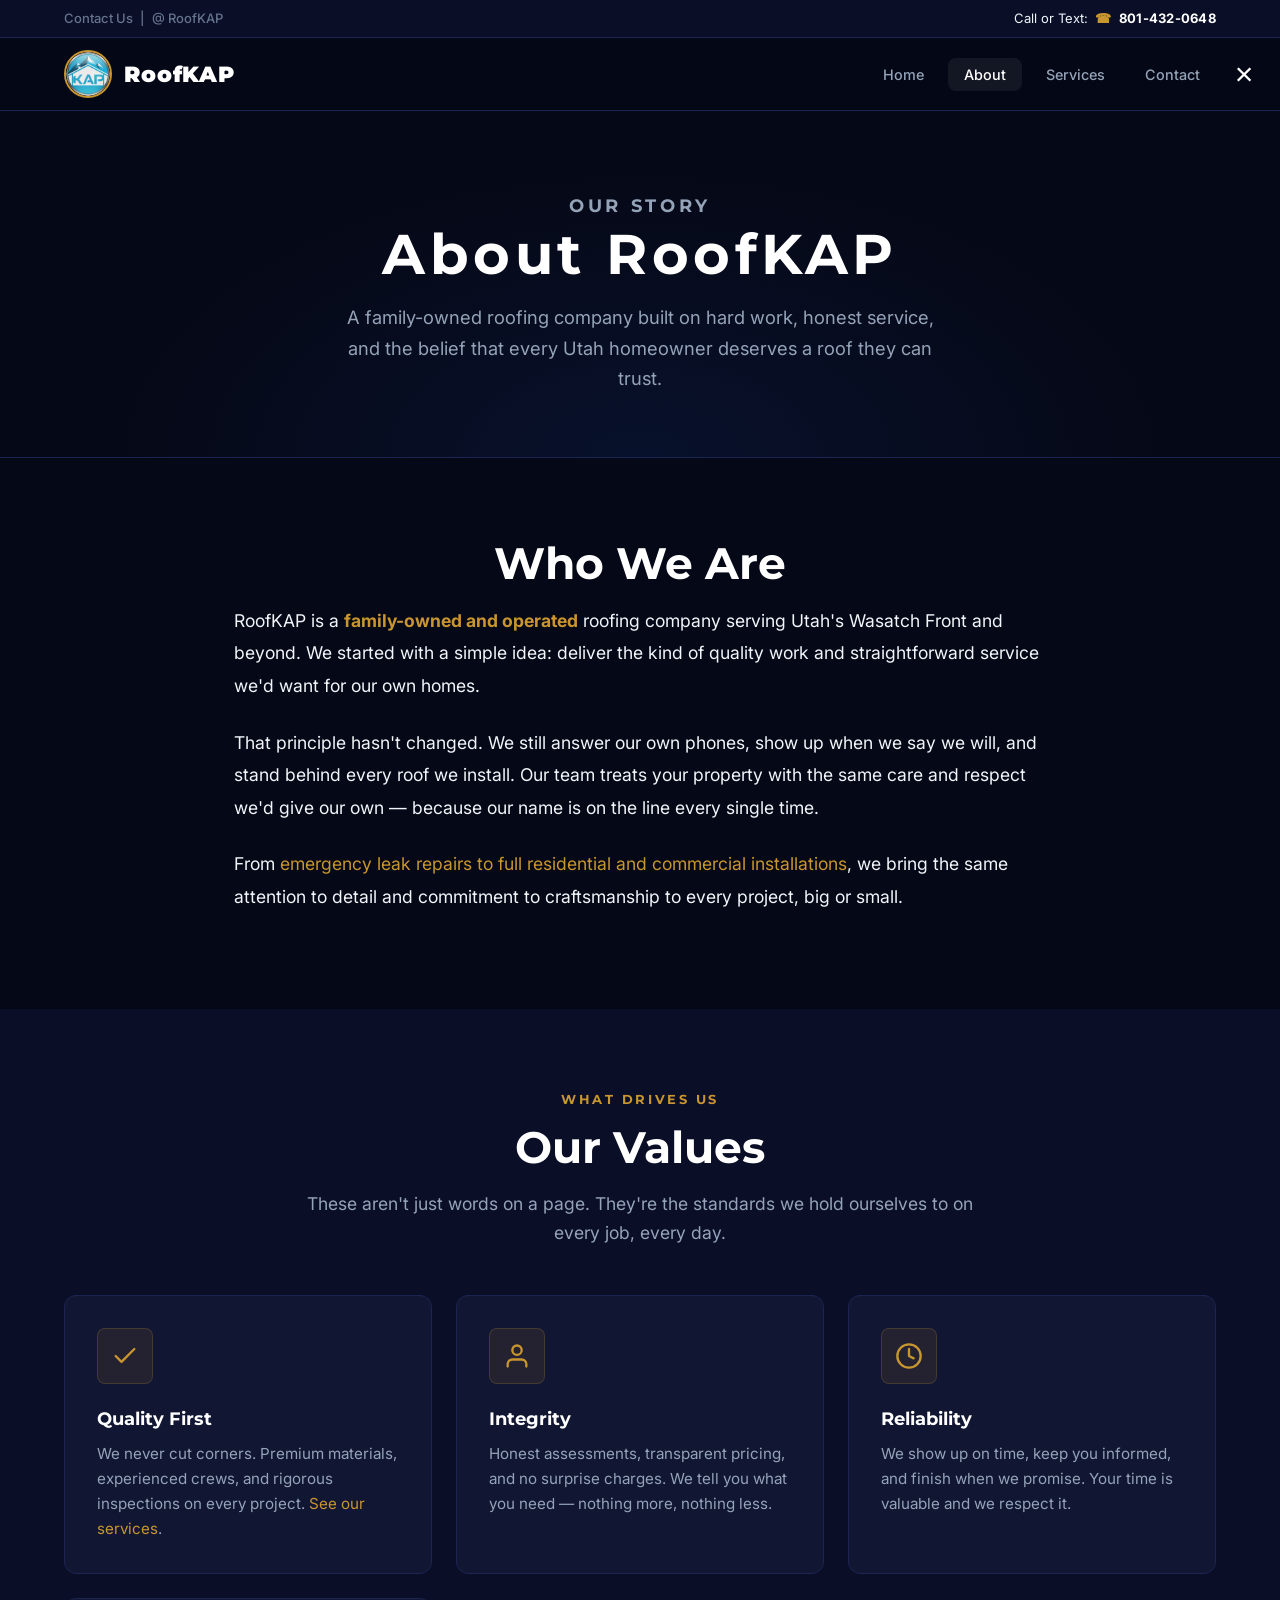
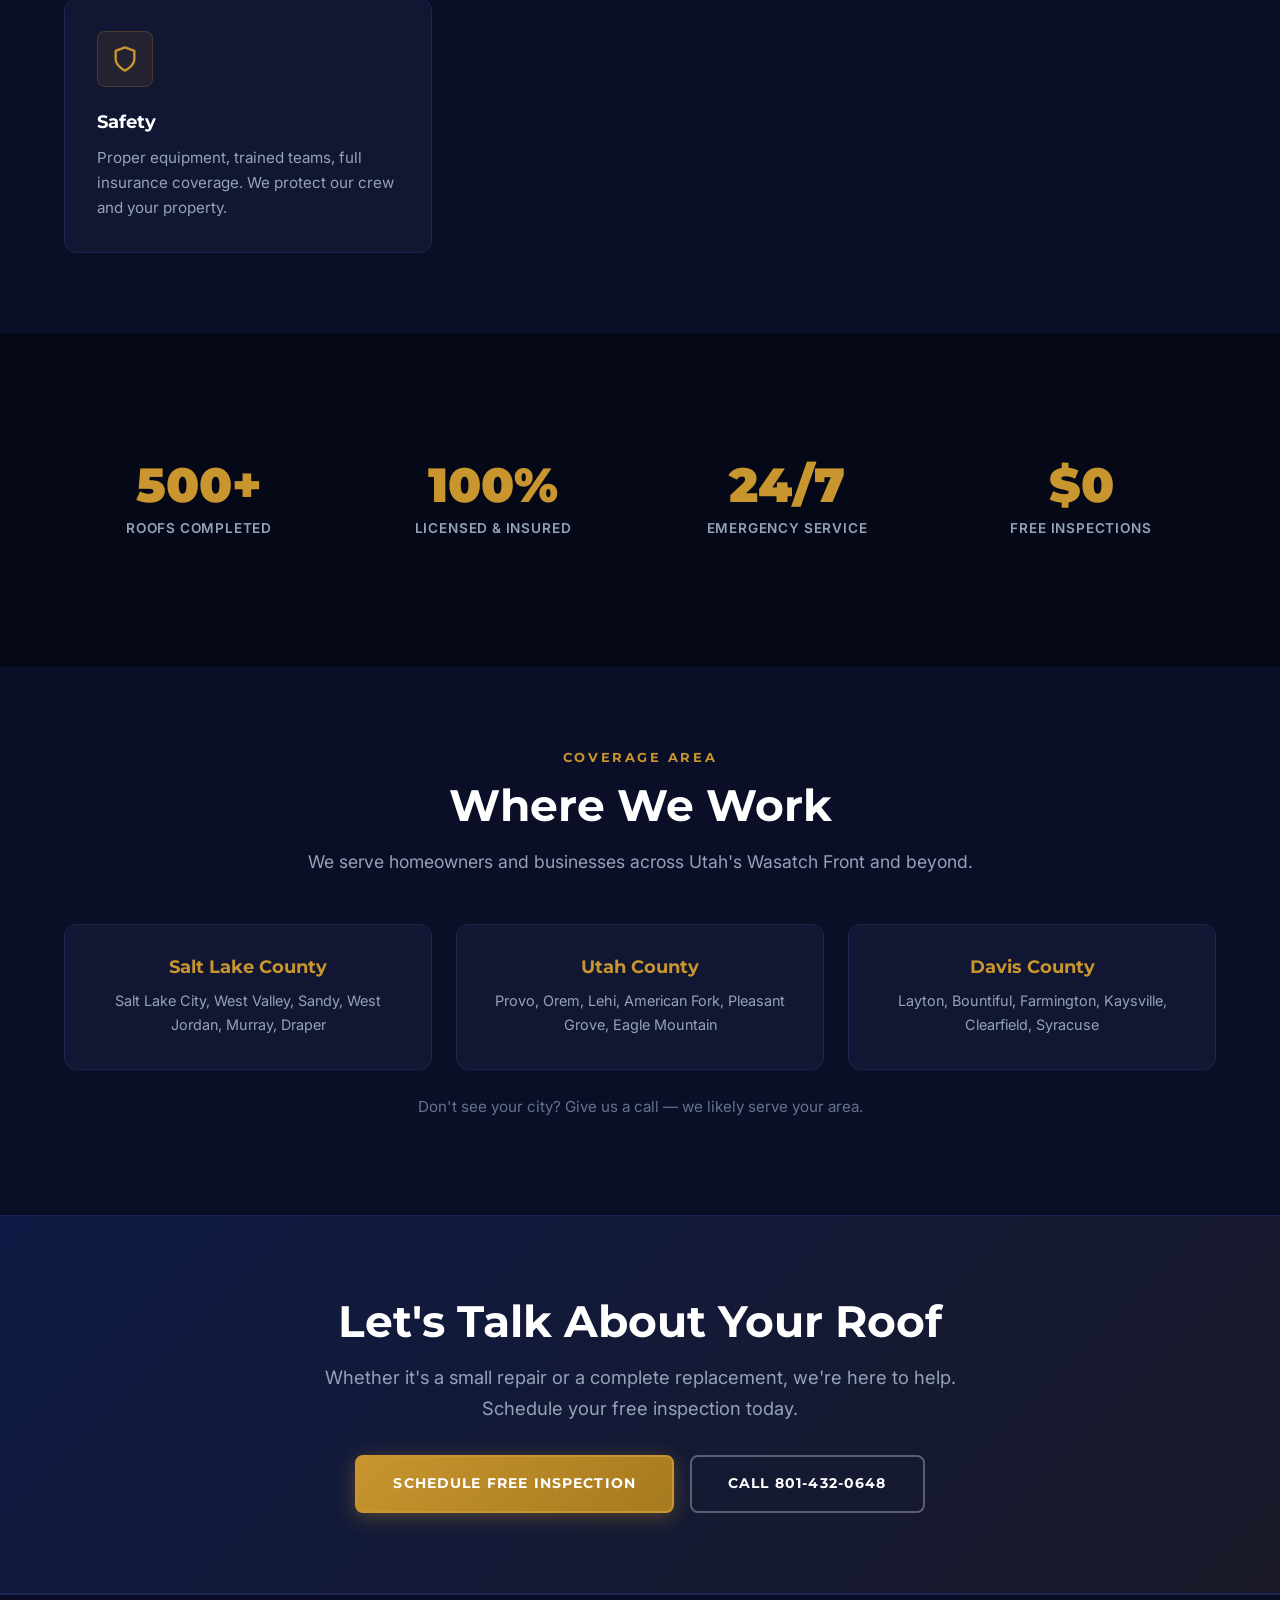
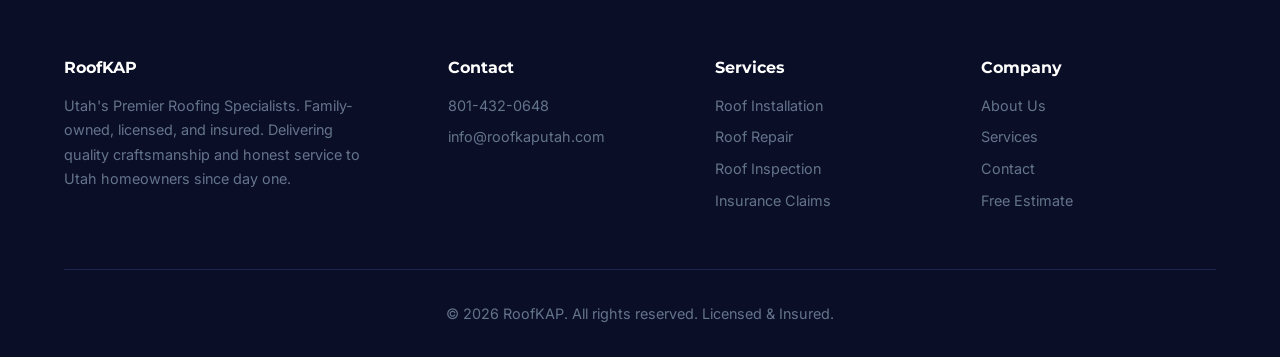
==== commit 93dc4cf1: "Add breadcrumb schema, contextual internal links, and trim font weights Add JSON-LD BreadcrumbList t" ====
--- a/about.html
+++ b/about.html
@@ -4,21 +4,44 @@
   <meta charset="UTF-8">
   <meta name="viewport" content="width=device-width, initial-scale=1.0">
   <meta name="description" content="RoofKAP is a family-owned, licensed and insured roofing company in Utah. Learn about our commitment to quality workmanship and honest service.">
+  <link rel="canonical" href="https://roofkaputah.com/about.html">
+
   <meta property="og:type" content="website">
+  <meta property="og:url" content="https://roofkaputah.com/about.html">
   <meta property="og:title" content="About Us - RoofKAP">
   <meta property="og:description" content="Family-owned Utah roofing company. Licensed, insured, and committed to quality workmanship.">
-  <meta property="og:image" content="https://smootar.github.io/roofkap/images/og-image.png">
+  <meta property="og:image" content="https://roofkaputah.com/images/og-image.png">
   <meta property="og:image:width" content="1200">
   <meta property="og:image:height" content="630">
   <meta name="twitter:card" content="summary_large_image">
-  <meta name="twitter:image" content="https://smootar.github.io/roofkap/images/og-image.png">
+  <meta name="twitter:image" content="https://roofkaputah.com/images/og-image.png">
   <title>About Us - RoofKAP</title>
   <link rel="icon" type="image/x-icon" href="images/logo/favicon.ico">
   <link rel="preconnect" href="https://fonts.googleapis.com">
   <link rel="preconnect" href="https://fonts.gstatic.com" crossorigin>
-  <link href="https://fonts.googleapis.com/css2?family=Inter:wght@400;500;600;700&family=Montserrat:wght@700;800;900&display=swap" rel="stylesheet">
+  <link href="https://fonts.googleapis.com/css2?family=Inter:wght@400;500;600;700&family=Montserrat:wght@700;900&display=swap" rel="stylesheet">
   <link rel="stylesheet" href="css/main.css">
   <link rel="stylesheet" href="css/responsive.css">
+
+  <script type="application/ld+json">
+  {
+    "@context": "https://schema.org",
+    "@type": "BreadcrumbList",
+    "itemListElement": [
+      {
+        "@type": "ListItem",
+        "position": 1,
+        "name": "Home",
+        "item": "https://roofkaputah.com/"
+      },
+      {
+        "@type": "ListItem",
+        "position": 2,
+        "name": "About Us"
+      }
+    ]
+  }
+  </script>
 </head>
 <body>
 
@@ -71,7 +94,7 @@
         That principle hasn't changed. We still answer our own phones, show up when we say we will, and stand behind every roof we install. Our team treats your property with the same care and respect we'd give our own — because our name is on the line every single time.
       </p>
       <p style="font-size:1.1rem; line-height:1.85; color:var(--text-primary);">
-        From emergency leak repairs to full residential and commercial installations, we bring the same attention to detail and commitment to craftsmanship to every project, big or small.
+        From <a href="services.html" style="color:var(--gold)">emergency leak repairs to full residential and commercial installations</a>, we bring the same attention to detail and commitment to craftsmanship to every project, big or small.
       </p>
     </div>
   </section>
@@ -89,7 +112,7 @@
             <svg viewBox="0 0 24 24"><polyline points="20 6 9 17 4 12"/></svg>
           </div>
           <h3>Quality First</h3>
-          <p>We never cut corners. Premium materials, experienced crews, and rigorous inspections on every project.</p>
+          <p>We never cut corners. Premium materials, experienced crews, and rigorous inspections on every project. <a href="services.html">See our services</a>.</p>
         </div>
         <div class="card">
           <div class="card-icon-wrap">
--- a/css/main.css
+++ b/css/main.css
@@ -179,7 +179,7 @@
 .logo-text {
   font-family: var(--font-display);
   font-size: 1.35rem;
-  font-weight: 800;
+  font-weight: 900;
   color: var(--white);
   letter-spacing: 0.04em;
 }
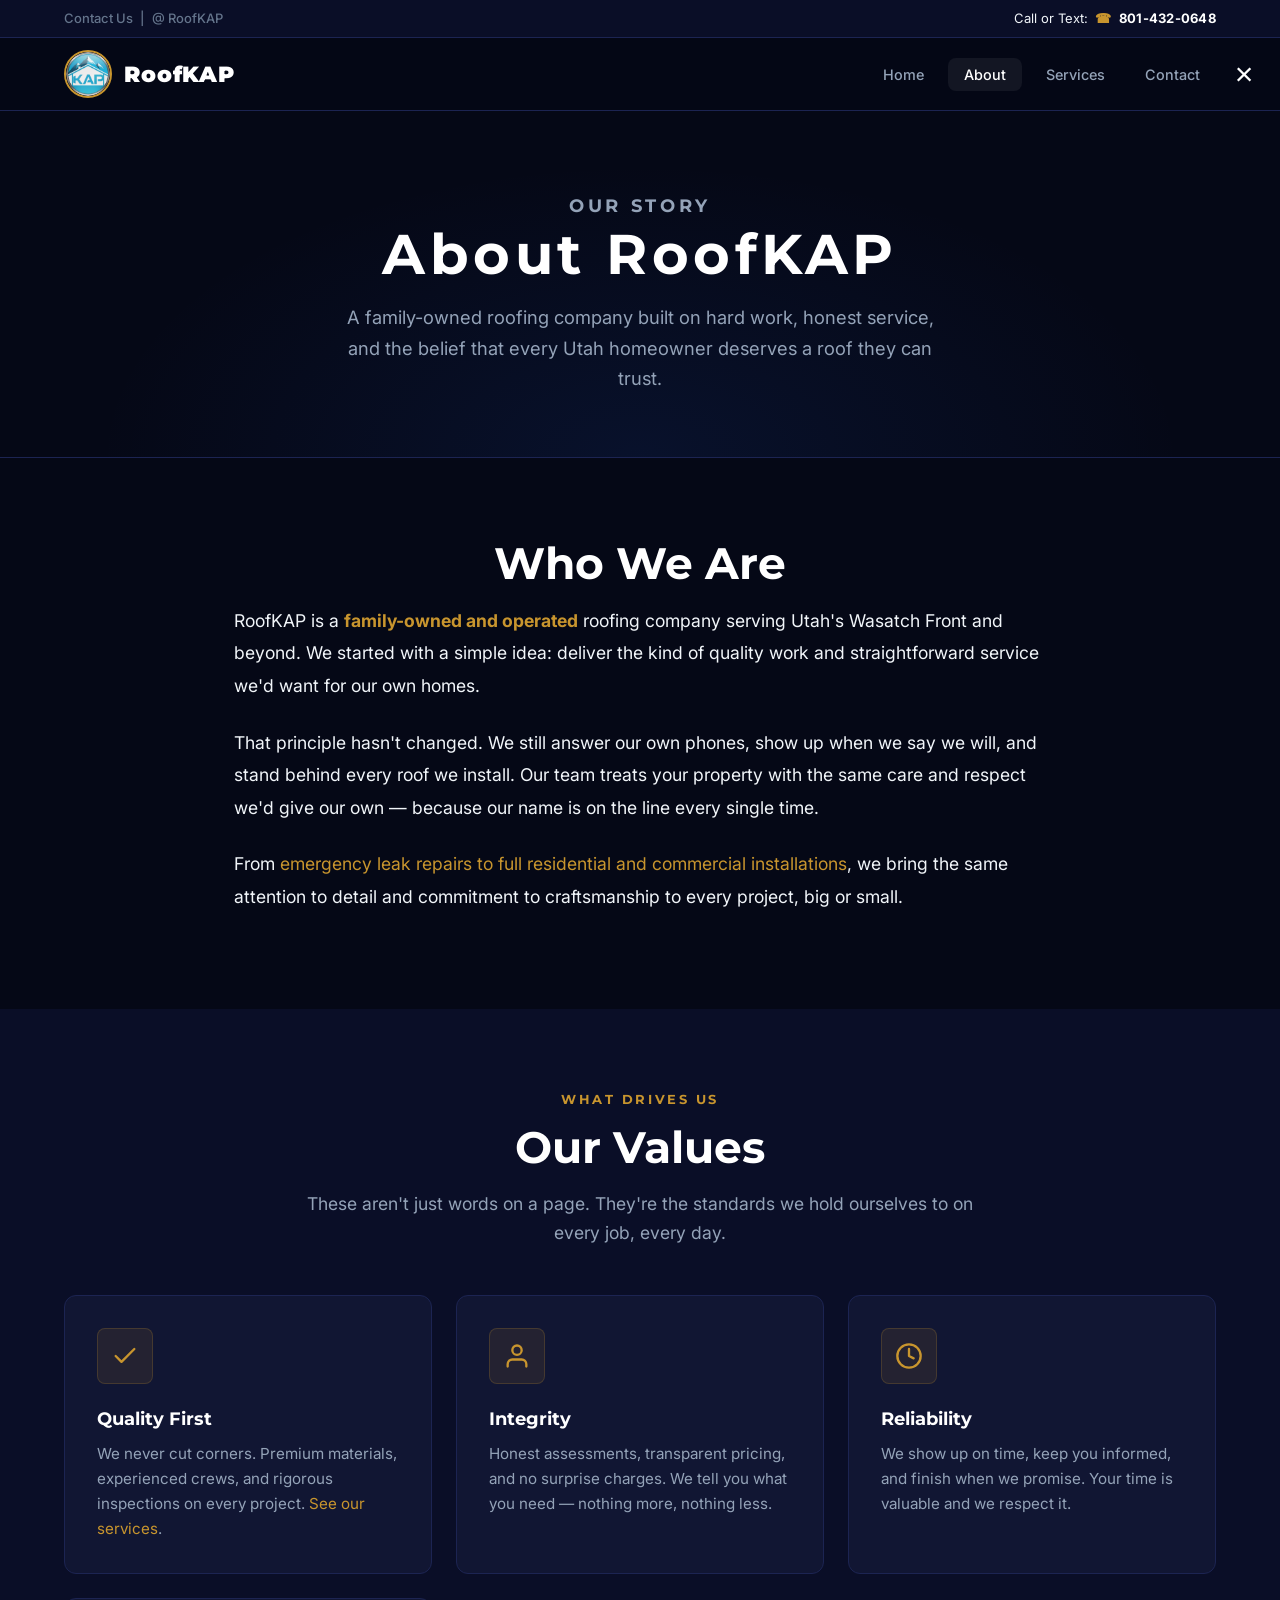
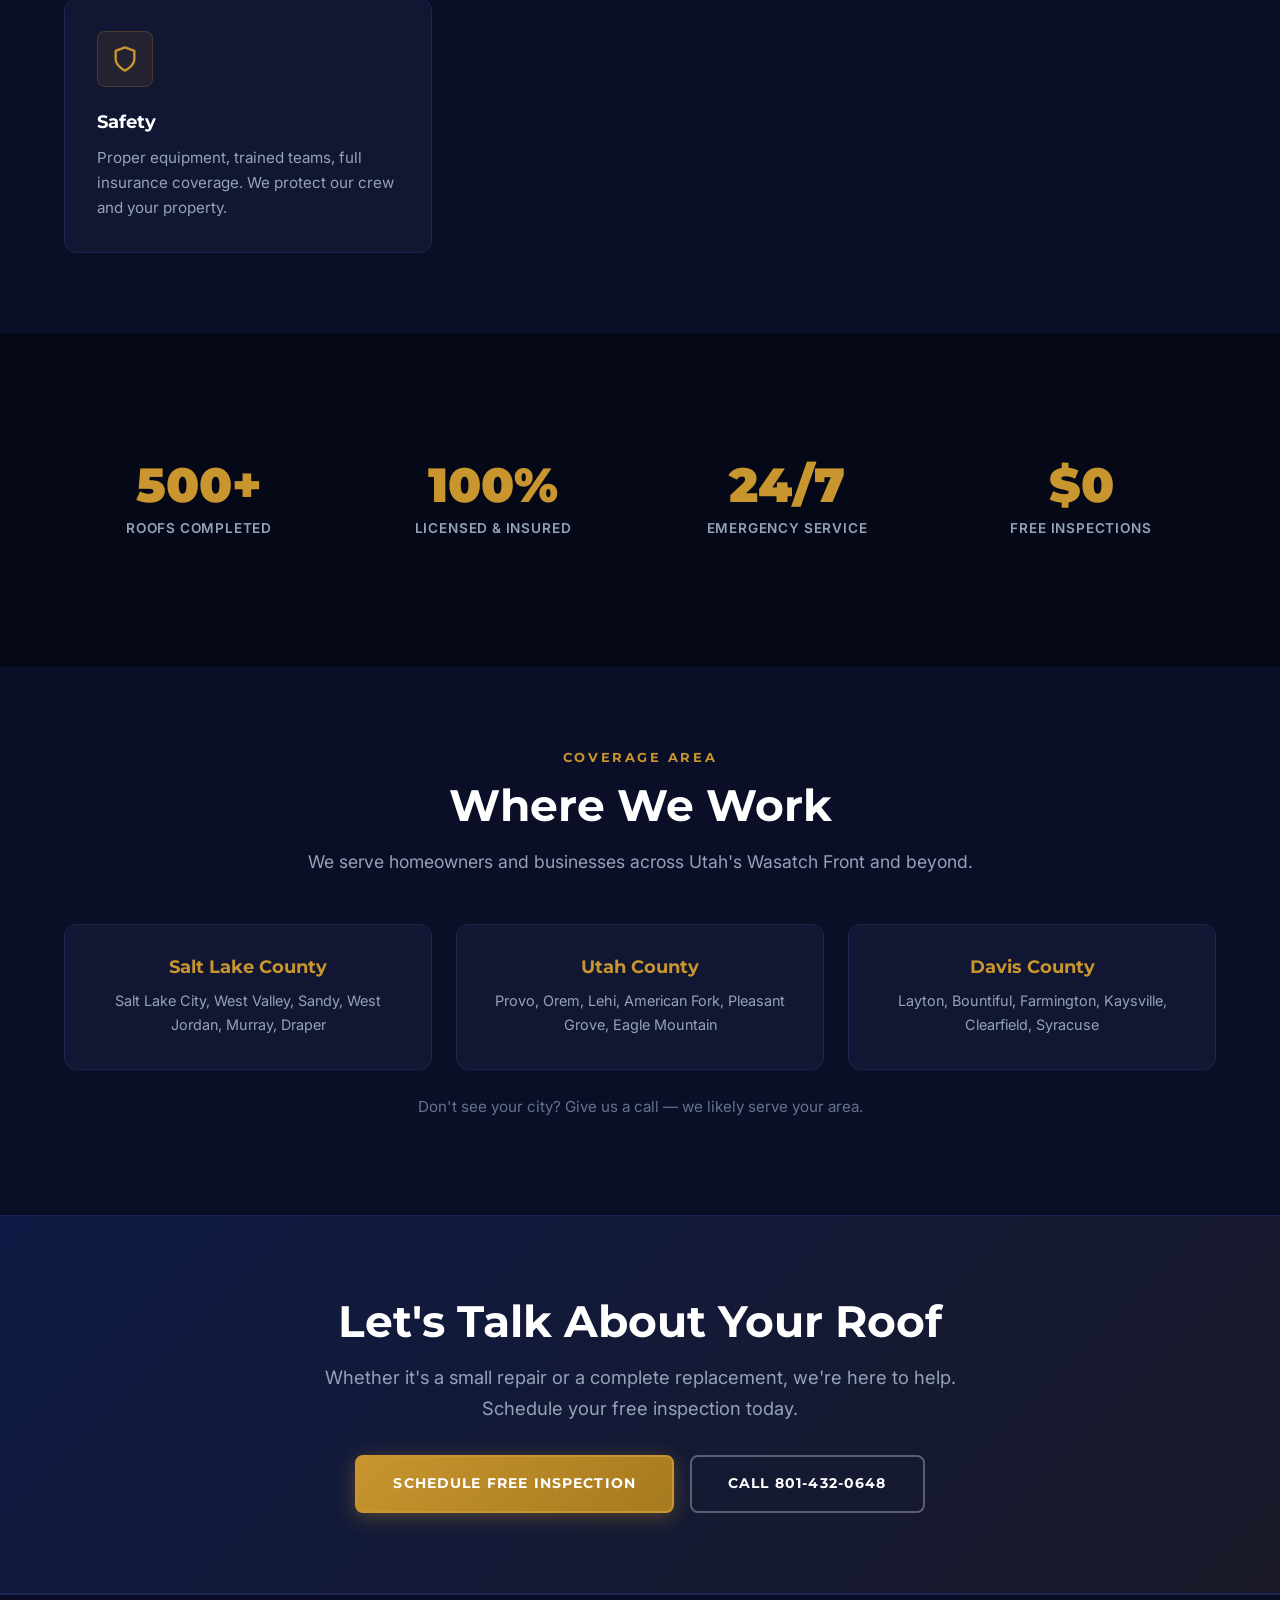
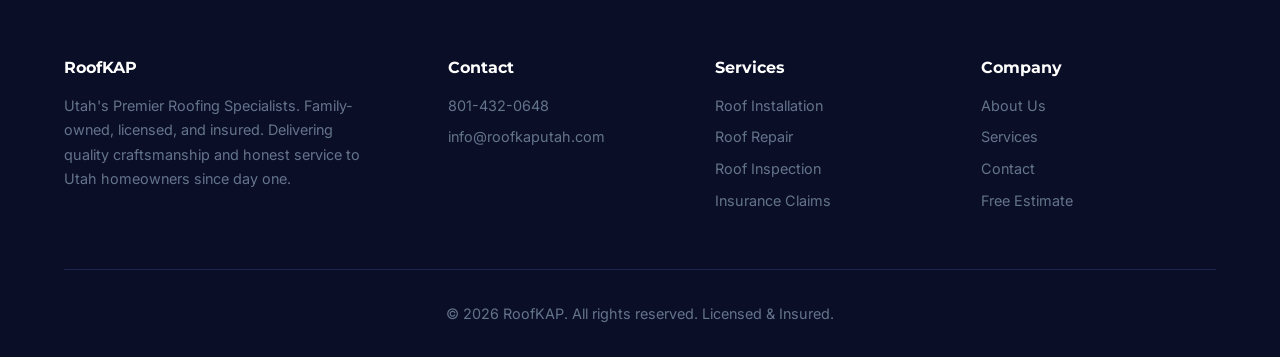
==== commit cc16d4ef: "Convert images to WebP with PNG fallback for faster page loads Hero image drops from 1.1MB to 123KB " ====
--- a/about.html
+++ b/about.html
@@ -60,7 +60,7 @@
     <nav class="nav-bar">
       <div class="container">
         <a href="index.html" class="logo">
-          <img src="images/logo/logo.png" alt="RoofKAP Logo" class="logo-image" width="48" height="48">
+          <picture><source srcset="images/logo/logo.webp" type="image/webp"><img src="images/logo/logo.png" alt="RoofKAP Logo" class="logo-image" width="48" height="48"></picture>
           <span class="logo-text">RoofKAP</span>
         </a>
         <ul class="nav-menu">
--- a/css/main.css
+++ b/css/main.css
@@ -227,14 +227,17 @@
               radial-gradient(ellipse at 80% 20%, rgba(200,149,46,0.06) 0%, transparent 40%),
               var(--bg-deepest);
 }
-.hero-background {
+.hero-background,
+.hero-background-wrap {
   position: absolute;
   inset: 0;
   width: 100%;
   height: 100%;
+  z-index: 1;
+}
+.hero-background {
   object-fit: cover;
   object-position: center bottom;
-  z-index: 1;
 }
 .hero-overlay {
   position: absolute;
--- a/css/responsive.css
+++ b/css/responsive.css
@@ -66,6 +66,11 @@
     flex-direction: column;
     justify-content: flex-start;
     align-items: stretch;
+  }
+  .hero-background-wrap {
+    position: relative;
+    width: 100%;
+    height: auto;
   }
   .hero-background {
     position: relative;
